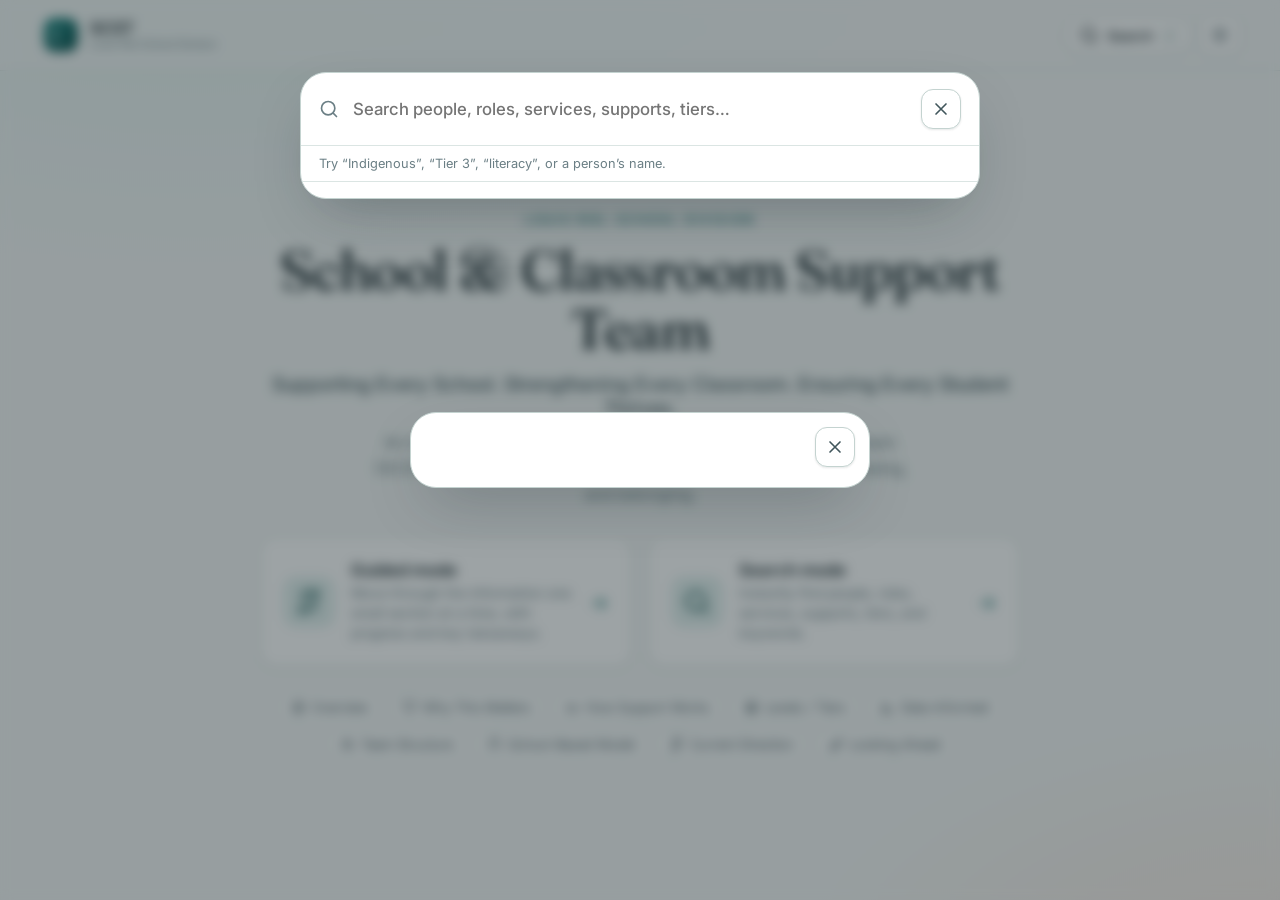
==== index.html @ ba314637 "Add files via upload" ====
<!DOCTYPE html>
<html lang="en" data-theme="light">
<head>
  <meta charset="UTF-8" />
  <meta name="viewport" content="width=device-width, initial-scale=1.0" />
  <meta
    name="description"
    content="Interactive knowledge guide for the Louis Riel School Division School and Classroom Support Team (SCST)."
  />
  <title>School &amp; Classroom Support Team — LRSD</title>
  <link rel="preconnect" href="https://fonts.googleapis.com" />
  <link rel="preconnect" href="https://fonts.gstatic.com" crossorigin />
  <link
    href="https://fonts.googleapis.com/css2?family=Fraunces:opsz,wght@9..144,400;9..144,500;9..144,600&family=Inter:wght@400;500;600;700&display=swap"
    rel="stylesheet"
  />
  <link rel="stylesheet" href="css/styles.css" />
</head>
<body>
  <!-- =========================================================================
       APP SHELL
       The app renders three "screens": #landing, #guided, #search-mode.
       A persistent top bar hosts brand, mode switch, dark-mode + search.
       Almost all content is injected by js/app.js from js/content.js.
       ====================================================================== -->
  <a class="skip-link" href="#main">Skip to content</a>

  <header class="topbar" role="banner">
    <button class="brand" id="brandHome" aria-label="Go to home screen">
      <span class="brand-mark" aria-hidden="true"></span>
      <span class="brand-text">
        <strong>SCST</strong>
        <small>Louis Riel School Division</small>
      </span>
    </button>

    <nav class="topbar-actions" aria-label="Primary">
      <button class="pill-btn" id="openSearchBtn" aria-haspopup="dialog">
        <svg class="ico" aria-hidden="true"><use href="#i-search"></use></svg>
        <span>Search</span>
        <kbd class="kbd">/</kbd>
      </button>
      <button
        class="icon-btn"
        id="themeToggle"
        aria-pressed="false"
        aria-label="Toggle dark mode"
        title="Toggle dark mode"
      >
        <svg class="ico" aria-hidden="true"><use href="#i-sun"></use></svg>
      </button>
    </nav>
  </header>

  <main id="main" class="stage" tabindex="-1">
    <!-- ---------------------------------------------------------------- LANDING -->
    <section id="landing" class="screen is-active" aria-label="Welcome">
      <div class="landing-inner">
        <p class="eyebrow" id="landingEyebrow"></p>
        <h1 class="landing-title" id="landingTitle"></h1>
        <p class="landing-tagline" id="landingTagline"></p>
        <p class="landing-intro" id="landingIntro"></p>

        <div class="path-cards">
          <button class="path-card" id="startGuided">
            <span class="path-icon" aria-hidden="true">
              <svg class="ico ico-lg"><use href="#i-route"></use></svg>
            </span>
            <span class="path-body">
              <span class="path-title">Guided mode</span>
              <span class="path-desc"
                >Move through the information one small section at a time, with
                progress and key takeaways.</span
              >
            </span>
            <span class="path-go" aria-hidden="true">→</span>
          </button>

          <button class="path-card" id="startSearch">
            <span class="path-icon" aria-hidden="true">
              <svg class="ico ico-lg"><use href="#i-search"></use></svg>
            </span>
            <span class="path-body">
              <span class="path-title">Search mode</span>
              <span class="path-desc"
                >Instantly find people, roles, services, supports, tiers, and
                keywords.</span
              >
            </span>
            <span class="path-go" aria-hidden="true">→</span>
          </button>
        </div>

        <ul class="landing-map" id="landingMap" aria-label="Jump to a section"></ul>
      </div>
    </section>

    <!-- ---------------------------------------------------------------- GUIDED -->
    <section id="guided" class="screen" aria-label="Guided learning">
      <div class="guided-frame">
        <div class="guided-head">
          <div class="progress" aria-hidden="true">
            <div class="progress-bar"><span id="progressFill"></span></div>
          </div>
          <p class="progress-label">
            <span id="stepNow">1</span> / <span id="stepTotal">9</span>
            <span class="progress-name" id="stepName"></span>
          </p>
          <div class="guided-tools">
            <button class="chip-btn" id="jumpToggle" aria-haspopup="true" aria-expanded="false">
              <svg class="ico" aria-hidden="true"><use href="#i-map"></use></svg>
              <span>Jump to section</span>
            </button>
          </div>
          <ul class="jump-menu" id="jumpMenu" role="menu" hidden></ul>
        </div>

        <div class="guided-content" id="guidedContent" aria-live="polite"></div>

        <div class="guided-nav">
          <button class="nav-btn ghost" id="homeBtn">
            <svg class="ico" aria-hidden="true"><use href="#i-home"></use></svg>
            <span>Home</span>
          </button>
          <div class="nav-spacer"></div>
          <button class="nav-btn" id="backBtn">
            <svg class="ico" aria-hidden="true"><use href="#i-back"></use></svg>
            <span>Back</span>
          </button>
          <button class="nav-btn primary" id="nextBtn">
            <span id="nextLabel">Next</span>
            <svg class="ico" aria-hidden="true"><use href="#i-next"></use></svg>
          </button>
        </div>
      </div>
    </section>
  </main>

  <!-- ---------------------------------------------------------------- SEARCH OVERLAY -->
  <div
    id="searchOverlay"
    class="search-overlay"
    role="dialog"
    aria-modal="true"
    aria-label="Search"
    hidden
  >
    <div class="search-panel" role="document">
      <div class="search-inputwrap">
        <svg class="ico" aria-hidden="true"><use href="#i-search"></use></svg>
        <input
          type="search"
          id="searchInput"
          class="search-input"
          placeholder="Search people, roles, services, supports, tiers…"
          autocomplete="off"
          aria-label="Search content"
          aria-controls="searchResults"
        />
        <button class="icon-btn" id="searchClose" aria-label="Close search">
          <svg class="ico" aria-hidden="true"><use href="#i-close"></use></svg>
        </button>
      </div>
      <p class="search-hint" id="searchHint">
        Try “Indigenous”, “Tier 3”, “literacy”, or a person’s name.
      </p>
      <div class="search-results" id="searchResults" role="listbox" aria-label="Search results"></div>
    </div>
  </div>

  <!-- ---------------------------------------------------------------- PERSON MODAL -->
  <div id="personModal" class="modal" role="dialog" aria-modal="true" aria-labelledby="personName" hidden>
    <div class="modal-card" role="document">
      <button class="icon-btn modal-close" id="personClose" aria-label="Close">
        <svg class="ico" aria-hidden="true"><use href="#i-close"></use></svg>
      </button>
      <p class="modal-area" id="personArea"></p>
      <h3 class="modal-name" id="personName"></h3>
      <p class="modal-role" id="personRole"></p>
      <p class="modal-summary" id="personSummary"></p>
      <!-- HOOK: per-person contact link renders here when person.contactUrl is set -->
      <div class="modal-actions" id="personActions"></div>
    </div>
  </div>

  <div class="scrim" id="scrim" hidden></div>

  <!-- ---------------------------------------------------------------- SVG ICON SPRITE -->
  <svg width="0" height="0" style="position:absolute" aria-hidden="true" focusable="false">
    <defs>
      <symbol id="i-search" viewBox="0 0 24 24"><path fill="none" stroke="currentColor" stroke-width="2" stroke-linecap="round" d="M11 19a8 8 0 1 1 0-16 8 8 0 0 1 0 16Zm10 2-4.3-4.3"/></symbol>
      <symbol id="i-sun" viewBox="0 0 24 24"><g fill="none" stroke="currentColor" stroke-width="2" stroke-linecap="round"><circle cx="12" cy="12" r="4"/><path d="M12 2v2M12 20v2M2 12h2M20 12h2M5 5l1.5 1.5M17.5 17.5 19 19M19 5l-1.5 1.5M6.5 17.5 5 19"/></g></symbol>
      <symbol id="i-moon" viewBox="0 0 24 24"><path fill="none" stroke="currentColor" stroke-width="2" stroke-linecap="round" stroke-linejoin="round" d="M21 12.8A9 9 0 1 1 11.2 3a7 7 0 0 0 9.8 9.8Z"/></symbol>
      <symbol id="i-close" viewBox="0 0 24 24"><path fill="none" stroke="currentColor" stroke-width="2" stroke-linecap="round" d="M6 6l12 12M18 6 6 18"/></symbol>
      <symbol id="i-home" viewBox="0 0 24 24"><path fill="none" stroke="currentColor" stroke-width="2" stroke-linecap="round" stroke-linejoin="round" d="M4 11 12 4l8 7M6 10v9h12v-9"/></symbol>
      <symbol id="i-back" viewBox="0 0 24 24"><path fill="none" stroke="currentColor" stroke-width="2" stroke-linecap="round" stroke-linejoin="round" d="M15 5l-7 7 7 7"/></symbol>
      <symbol id="i-next" viewBox="0 0 24 24"><path fill="none" stroke="currentColor" stroke-width="2" stroke-linecap="round" stroke-linejoin="round" d="M9 5l7 7-7 7"/></symbol>
      <symbol id="i-map" viewBox="0 0 24 24"><path fill="none" stroke="currentColor" stroke-width="2" stroke-linecap="round" stroke-linejoin="round" d="M9 4 3 6v14l6-2 6 2 6-2V4l-6 2-6-2Zm0 0v14m6-12v14"/></symbol>
      <symbol id="i-route" viewBox="0 0 24 24"><g fill="none" stroke="currentColor" stroke-width="2" stroke-linecap="round" stroke-linejoin="round"><circle cx="6" cy="19" r="2"/><circle cx="18" cy="5" r="2"/><path d="M8 19h6a4 4 0 0 0 0-8H10a4 4 0 0 1 0-8h6"/></g></symbol>
      <symbol id="i-compass" viewBox="0 0 24 24"><g fill="none" stroke="currentColor" stroke-width="2" stroke-linejoin="round"><circle cx="12" cy="12" r="9"/><path d="m15.5 8.5-2 5-5 2 2-5 5-2Z"/></g></symbol>
      <symbol id="i-heart" viewBox="0 0 24 24"><path fill="none" stroke="currentColor" stroke-width="2" stroke-linecap="round" stroke-linejoin="round" d="M12 20s-7-4.4-9.3-8.5A4.7 4.7 0 0 1 12 6a4.7 4.7 0 0 1 9.3 5.5C19 15.6 12 20 12 20Z"/></symbol>
      <symbol id="i-handshake" viewBox="0 0 24 24"><path fill="none" stroke="currentColor" stroke-width="2" stroke-linecap="round" stroke-linejoin="round" d="m3 12 4-4 4 3 3-1 4 4M11 11l2 2m-2 4 2 2 2-2 2 2M3 12v4l3 3M21 14v-4"/></symbol>
      <symbol id="i-layers" viewBox="0 0 24 24"><path fill="none" stroke="currentColor" stroke-width="2" stroke-linecap="round" stroke-linejoin="round" d="m12 3 9 5-9 5-9-5 9-5Zm9 9-9 5-9-5m18 4-9 5-9-5"/></symbol>
      <symbol id="i-chart" viewBox="0 0 24 24"><path fill="none" stroke="currentColor" stroke-width="2" stroke-linecap="round" stroke-linejoin="round" d="M4 20V4m0 16h16M8 16v-4m4 4V8m4 8v-6"/></symbol>
      <symbol id="i-users" viewBox="0 0 24 24"><g fill="none" stroke="currentColor" stroke-width="2" stroke-linecap="round" stroke-linejoin="round"><circle cx="9" cy="8" r="3"/><path d="M3 20a6 6 0 0 1 12 0M16 5.5a3 3 0 0 1 0 5.9M17 14a6 6 0 0 1 4 6"/></g></symbol>
      <symbol id="i-building" viewBox="0 0 24 24"><path fill="none" stroke="currentColor" stroke-width="2" stroke-linecap="round" stroke-linejoin="round" d="M5 21V5l7-2 7 2v16M9 8h.01M9 12h.01M9 16h.01M15 8h.01M15 12h.01M15 16h.01"/></symbol>
      <symbol id="i-telescope" viewBox="0 0 24 24"><path fill="none" stroke="currentColor" stroke-width="2" stroke-linecap="round" stroke-linejoin="round" d="m3 14 12-6 3 5-12 6-3-5Zm12-6 3-4 4 2-3 5M9 17l-2 4m6-6-1 6"/></symbol>
      <symbol id="i-star" viewBox="0 0 24 24"><path fill="none" stroke="currentColor" stroke-width="2" stroke-linejoin="round" d="m12 3 2.6 5.3 5.9.9-4.2 4.1 1 5.8L12 16.9 6.7 19.9l1-5.8L3.5 9.9l5.9-.9L12 3Z"/></symbol>
      <symbol id="i-book" viewBox="0 0 24 24"><path fill="none" stroke="currentColor" stroke-width="2" stroke-linecap="round" stroke-linejoin="round" d="M4 5a2 2 0 0 1 2-2h6v16H6a2 2 0 0 0-2 2V5Zm16 0a2 2 0 0 0-2-2h-6v16h6a2 2 0 0 1 2 2V5Z"/></symbol>
      <symbol id="i-shield" viewBox="0 0 24 24"><path fill="none" stroke="currentColor" stroke-width="2" stroke-linecap="round" stroke-linejoin="round" d="M12 3 5 6v5c0 4.5 3 8 7 10 4-2 7-5.5 7-10V6l-7-3Zm-2 8 1.6 1.6L15 9"/></symbol>
      <symbol id="i-feather" viewBox="0 0 24 24"><path fill="none" stroke="currentColor" stroke-width="2" stroke-linecap="round" stroke-linejoin="round" d="M20 4A8 8 0 0 0 8 5L4 9v11M20 4c1 6-2 11-8 12l-4 .5M20 4 9 15m5-5H9"/></symbol>
      <symbol id="i-pulse" viewBox="0 0 24 24"><path fill="none" stroke="currentColor" stroke-width="2" stroke-linecap="round" stroke-linejoin="round" d="M3 12h4l2-6 4 12 2-6h6"/></symbol>
      <symbol id="i-sparkles" viewBox="0 0 24 24"><path fill="none" stroke="currentColor" stroke-width="2" stroke-linecap="round" stroke-linejoin="round" d="M12 3v6m0 6v6m-9-9h6m6 0h6M6 6l3 3m6 6 3 3m0-12-3 3m-6 6-3 3"/></symbol>
    </defs>
  </svg>

  <script src="js/content.js"></script>
  <script src="js/app.js"></script>
</body>
</html>
---- css/styles.css ----
/* =============================================================================
 * SCST — Interactive Knowledge Experience
 * Design goals: modern, sleek, calm, low-scroll, accessible.
 * Tokens live in :root (light) and [data-theme="dark"] (dark mode).
 * ========================================================================== */

:root {
  /* Palette — calm, education-appropriate teal/ink with warm accent */
  --ink: #17252a;
  --ink-soft: #41565c;
  --ink-faint: #6b7f85;
  --bg: #f4f7f6;
  --bg-2: #e9efee;
  --surface: #ffffff;
  --surface-2: #f7faf9;
  --border: #dbe5e3;
  --border-strong: #c4d3d0;

  --brand: #0f6e6a;
  --brand-2: #12857f;
  --brand-ink: #0a4d4a;
  --brand-tint: #e3f1ef;
  --accent: #c9663a;
  --accent-tint: #f7e9e1;

  --tier1: #2f7d6f;
  --tier2: #b7791f;
  --tier3: #b4512f;

  --focus: #1a936f;
  --shadow-sm: 0 1px 2px rgba(23, 37, 42, 0.06), 0 1px 3px rgba(23, 37, 42, 0.05);
  --shadow-md: 0 6px 20px -8px rgba(23, 37, 42, 0.18);
  --shadow-lg: 0 24px 60px -20px rgba(23, 37, 42, 0.35);

  --radius: 16px;
  --radius-sm: 10px;
  --radius-lg: 26px;
  --maxw: 1080px;

  --ease: cubic-bezier(0.22, 0.61, 0.36, 1);
  --dur: 0.42s;

  --font-sans: "Inter", system-ui, -apple-system, "Segoe UI", Roboto, sans-serif;
  --font-serif: "Fraunces", Georgia, "Times New Roman", serif;
}

[data-theme="dark"] {
  --ink: #eaf2f0;
  --ink-soft: #b7c8c5;
  --ink-faint: #8ba09c;
  --bg: #0d1614;
  --bg-2: #0a1210;
  --surface: #14201e;
  --surface-2: #1a2725;
  --border: #26332f;
  --border-strong: #33443f;

  --brand: #4fd1c5;
  --brand-2: #38b2ac;
  --brand-ink: #9beee6;
  --brand-tint: #133430;
  --accent: #e79a6f;
  --accent-tint: #33221a;

  --tier1: #5bc9b3;
  --tier2: #e0b968;
  --tier3: #e79370;

  --focus: #6ee7c7;
  --shadow-md: 0 6px 22px -8px rgba(0, 0, 0, 0.6);
  --shadow-lg: 0 28px 70px -20px rgba(0, 0, 0, 0.75);
}

* { box-sizing: border-box; }

html, body { height: 100%; }

body {
  margin: 0;
  font-family: var(--font-sans);
  color: var(--ink);
  background:
    radial-gradient(1200px 600px at 15% -10%, var(--brand-tint), transparent 60%),
    radial-gradient(900px 500px at 100% 110%, var(--accent-tint), transparent 55%),
    var(--bg);
  min-height: 100dvh;
  display: flex;
  flex-direction: column;
  -webkit-font-smoothing: antialiased;
  transition: background-color var(--dur) var(--ease), color var(--dur) var(--ease);
}

/* Accessibility helpers ---------------------------------------------------- */
.skip-link {
  position: absolute;
  left: 12px;
  top: -60px;
  z-index: 100;
  background: var(--surface);
  color: var(--ink);
  padding: 10px 16px;
  border-radius: var(--radius-sm);
  box-shadow: var(--shadow-md);
  transition: top 0.2s var(--ease);
}
.skip-link:focus { top: 12px; }

:where(button, a, input, [tabindex]):focus-visible {
  outline: 3px solid var(--focus);
  outline-offset: 2px;
  border-radius: 8px;
}

.ico { width: 20px; height: 20px; display: inline-block; vertical-align: middle; }
.ico-lg { width: 28px; height: 28px; }
.kbd {
  font: 600 11px var(--font-sans);
  background: var(--surface-2);
  border: 1px solid var(--border);
  border-bottom-width: 2px;
  border-radius: 6px;
  padding: 1px 6px;
  color: var(--ink-faint);
}

/* Top bar ------------------------------------------------------------------ */
.topbar {
  position: sticky;
  top: 0;
  z-index: 30;
  display: flex;
  align-items: center;
  justify-content: space-between;
  gap: 16px;
  padding: 14px clamp(16px, 4vw, 40px);
  background: color-mix(in srgb, var(--bg) 78%, transparent);
  backdrop-filter: blur(14px) saturate(1.4);
  border-bottom: 1px solid var(--border);
}
.brand {
  display: inline-flex;
  align-items: center;
  gap: 12px;
  background: none;
  border: none;
  cursor: pointer;
  padding: 4px;
  color: inherit;
}
.brand-mark {
  width: 34px;
  height: 34px;
  border-radius: 11px;
  background: linear-gradient(140deg, var(--brand-2), var(--brand-ink));
  box-shadow: inset 0 0 0 1px rgba(255,255,255,0.12), var(--shadow-sm);
  position: relative;
  flex: none;
}
.brand-mark::after {
  content: "";
  position: absolute;
  inset: 9px;
  border-radius: 5px;
  border: 2px solid rgba(255,255,255,0.85);
  border-right-color: transparent;
  border-bottom-color: transparent;
  transform: rotate(-45deg);
}
.brand-text { display: flex; flex-direction: column; line-height: 1.1; text-align: left; }
.brand-text strong { font-size: 16px; letter-spacing: 0.02em; }
.brand-text small { font-size: 11px; color: var(--ink-faint); }

.topbar-actions { display: flex; align-items: center; gap: 8px; }

.pill-btn, .icon-btn, .chip-btn, .nav-btn {
  font-family: inherit;
  cursor: pointer;
  border: 1px solid var(--border-strong);
  background: var(--surface);
  color: var(--ink);
  transition: transform 0.15s var(--ease), background-color 0.2s var(--ease),
    border-color 0.2s var(--ease), box-shadow 0.2s var(--ease);
}
.pill-btn {
  display: inline-flex;
  align-items: center;
  gap: 8px;
  padding: 8px 12px;
  border-radius: 999px;
  font-size: 14px;
  font-weight: 500;
  box-shadow: var(--shadow-sm);
}
.pill-btn:hover { transform: translateY(-1px); border-color: var(--brand); color: var(--brand-ink); }
.icon-btn {
  display: inline-grid;
  place-items: center;
  width: 40px;
  height: 40px;
  border-radius: 12px;
  color: var(--ink-soft);
  box-shadow: var(--shadow-sm);
}
.icon-btn:hover { transform: translateY(-1px); color: var(--brand-ink); border-color: var(--brand); }

/* Stage & screens ---------------------------------------------------------- */
.stage {
  flex: 1;
  display: grid;
  place-items: center;
  padding: clamp(18px, 4vw, 44px);
  width: 100%;
  max-width: var(--maxw);
  margin: 0 auto;
  position: relative;
}
.screen { display: none; width: 100%; }
.screen.is-active { display: block; animation: screenIn var(--dur) var(--ease); }

@keyframes screenIn {
  from { opacity: 0; transform: translateY(10px) scale(0.995); }
  to   { opacity: 1; transform: none; }
}

/* Landing ------------------------------------------------------------------ */
.landing-inner { text-align: center; max-width: 760px; margin: 0 auto; }
.eyebrow {
  text-transform: uppercase;
  letter-spacing: 0.18em;
  font-size: 12px;
  font-weight: 600;
  color: var(--brand);
  margin: 0 0 14px;
}
.landing-title {
  font-family: var(--font-serif);
  font-weight: 500;
  font-size: clamp(2.1rem, 5.5vw, 3.5rem);
  line-height: 1.05;
  letter-spacing: -0.01em;
  margin: 0 0 14px;
}
.landing-tagline {
  font-size: clamp(1rem, 2.3vw, 1.2rem);
  color: var(--ink-soft);
  font-weight: 500;
  margin: 0 0 10px;
}
.landing-intro { color: var(--ink-faint); max-width: 560px; margin: 0 auto 30px; line-height: 1.6; }

.path-cards {
  display: grid;
  grid-template-columns: 1fr 1fr;
  gap: 16px;
  margin-bottom: 26px;
}
.path-card {
  display: flex;
  align-items: center;
  gap: 16px;
  text-align: left;
  padding: 22px;
  border-radius: var(--radius);
  border: 1px solid var(--border);
  background: var(--surface);
  box-shadow: var(--shadow-sm);
  cursor: pointer;
  color: inherit;
  font-family: inherit;
  transition: transform 0.2s var(--ease), box-shadow 0.25s var(--ease), border-color 0.2s var(--ease);
}
.path-card:hover {
  transform: translateY(-3px);
  box-shadow: var(--shadow-md);
  border-color: var(--brand);
}
.path-icon {
  flex: none;
  width: 52px;
  height: 52px;
  border-radius: 14px;
  display: grid;
  place-items: center;
  background: var(--brand-tint);
  color: var(--brand-ink);
}
.path-body { display: flex; flex-direction: column; gap: 4px; }
.path-title { font-weight: 600; font-size: 1.05rem; }
.path-desc { font-size: 0.86rem; color: var(--ink-faint); line-height: 1.45; }
.path-go { margin-left: auto; font-size: 1.3rem; color: var(--brand); transition: transform 0.2s var(--ease); }
.path-card:hover .path-go { transform: translateX(4px); }

.landing-map {
  list-style: none;
  padding: 0;
  margin: 0;
  display: flex;
  flex-wrap: wrap;
  gap: 8px;
  justify-content: center;
}
.landing-map button {
  font-family: inherit;
  font-size: 0.8rem;
  color: var(--ink-soft);
  background: color-mix(in srgb, var(--surface) 70%, transparent);
  border: 1px solid var(--border);
  border-radius: 999px;
  padding: 6px 12px;
  cursor: pointer;
  transition: all 0.18s var(--ease);
  display: inline-flex;
  align-items: center;
  gap: 6px;
}
.landing-map button:hover { color: var(--brand-ink); border-color: var(--brand); transform: translateY(-1px); }
.landing-map .ico { width: 15px; height: 15px; }

/* Guided ------------------------------------------------------------------- */
.guided-frame {
  background: var(--surface);
  border: 1px solid var(--border);
  border-radius: var(--radius-lg);
  box-shadow: var(--shadow-md);
  overflow: hidden;
  display: flex;
  flex-direction: column;
  min-height: min(72vh, 640px);
}
.guided-head {
  padding: 18px clamp(18px, 3vw, 30px) 12px;
  border-bottom: 1px solid var(--border);
  position: relative;
}
.progress { margin-bottom: 10px; }
.progress-bar {
  height: 6px;
  border-radius: 999px;
  background: var(--bg-2);
  overflow: hidden;
}
.progress-bar span {
  display: block;
  height: 100%;
  width: 11%;
  border-radius: 999px;
  background: linear-gradient(90deg, var(--brand-2), var(--brand));
  transition: width 0.5s var(--ease);
}
.progress-label {
  font-size: 0.82rem;
  color: var(--ink-faint);
  margin: 0;
  display: flex;
  align-items: baseline;
  gap: 8px;
  font-variant-numeric: tabular-nums;
}
.progress-name { color: var(--brand-ink); font-weight: 600; font-size: 0.9rem; }

.guided-tools { position: absolute; top: 16px; right: clamp(18px, 3vw, 30px); }
.chip-btn {
  display: inline-flex;
  align-items: center;
  gap: 7px;
  padding: 7px 12px;
  border-radius: 999px;
  font-size: 0.82rem;
  font-weight: 500;
  box-shadow: var(--shadow-sm);
}
.chip-btn:hover { border-color: var(--brand); color: var(--brand-ink); }
.chip-btn .ico { width: 16px; height: 16px; }

.jump-menu {
  position: absolute;
  top: 54px;
  right: clamp(18px, 3vw, 30px);
  z-index: 20;
  list-style: none;
  margin: 0;
  padding: 8px;
  width: 260px;
  max-height: 340px;
  overflow-y: auto;
  background: var(--surface);
  border: 1px solid var(--border-strong);
  border-radius: var(--radius);
  box-shadow: var(--shadow-lg);
  animation: pop 0.18s var(--ease);
}
.jump-menu button {
  width: 100%;
  text-align: left;
  display: flex;
  align-items: center;
  gap: 10px;
  padding: 9px 10px;
  border: none;
  background: none;
  border-radius: 10px;
  font: inherit;
  font-size: 0.86rem;
  color: var(--ink-soft);
  cursor: pointer;
}
.jump-menu button:hover { background: var(--brand-tint); color: var(--brand-ink); }
.jump-menu button.is-current { background: var(--surface-2); color: var(--brand-ink); font-weight: 600; }
.jump-menu .num {
  flex: none;
  width: 22px; height: 22px;
  display: grid; place-items: center;
  border-radius: 7px;
  background: var(--bg-2);
  font-size: 0.72rem;
  font-weight: 600;
}

@keyframes pop { from { opacity: 0; transform: translateY(-6px) scale(0.98); } to { opacity: 1; transform: none; } }

.guided-content {
  padding: clamp(20px, 3.4vw, 40px);
  flex: 1;
  overflow-y: auto;
}
.step { animation: stepIn var(--dur) var(--ease); }
@keyframes stepIn {
  from { opacity: 0; transform: translateY(14px); }
  to { opacity: 1; transform: none; }
}

.step-eyebrow {
  display: inline-flex;
  align-items: center;
  gap: 8px;
  font-size: 0.75rem;
  text-transform: uppercase;
  letter-spacing: 0.14em;
  font-weight: 600;
  color: var(--brand);
  background: var(--brand-tint);
  padding: 5px 12px;
  border-radius: 999px;
  margin-bottom: 14px;
}
.step-eyebrow .ico { width: 15px; height: 15px; }
.step-title {
  font-family: var(--font-serif);
  font-weight: 500;
  font-size: clamp(1.5rem, 3.4vw, 2.1rem);
  line-height: 1.12;
  margin: 0 0 8px;
  letter-spacing: -0.01em;
}
.step-summary { color: var(--ink-soft); font-size: 1.02rem; line-height: 1.55; margin: 0 0 22px; max-width: 62ch; }

/* Content blocks */
.block { margin-bottom: 16px; }
.block-lead {
  font-size: 1.05rem;
  line-height: 1.6;
  color: var(--ink);
  border-left: 3px solid var(--brand);
  padding-left: 16px;
  max-width: 68ch;
}
.block-heading {
  font-size: 0.78rem;
  text-transform: uppercase;
  letter-spacing: 0.1em;
  font-weight: 700;
  color: var(--ink-faint);
  margin: 0 0 10px;
}
.chk-list { list-style: none; padding: 0; margin: 0; display: grid; gap: 8px; }
.chk-list li {
  position: relative;
  padding: 10px 14px 10px 40px;
  background: var(--surface-2);
  border: 1px solid var(--border);
  border-radius: 12px;
  line-height: 1.45;
  font-size: 0.94rem;
}
.chk-list li::before {
  content: "";
  position: absolute;
  left: 14px;
  top: 14px;
  width: 16px;
  height: 16px;
  border-radius: 50%;
  background: var(--brand-tint);
  box-shadow: inset 0 0 0 2px var(--brand);
}
.chk-list li::after {
  content: "";
  position: absolute;
  left: 19px; top: 18px;
  width: 6px; height: 3px;
  border-left: 2px solid var(--brand);
  border-bottom: 2px solid var(--brand);
  transform: rotate(-45deg);
}
.block-note {
  background: linear-gradient(180deg, var(--surface-2), var(--surface));
  border: 1px solid var(--border);
  border-radius: var(--radius);
  padding: 16px 18px;
  line-height: 1.55;
  font-size: 0.95rem;
  box-shadow: var(--shadow-sm);
}
.block-note .block-heading { margin-bottom: 6px; }

.mini-grid { display: grid; grid-template-columns: repeat(auto-fit, minmax(220px, 1fr)); gap: 14px; }
.mini-card {
  background: var(--surface-2);
  border: 1px solid var(--border);
  border-radius: var(--radius);
  padding: 18px;
}
.mini-card h4 { margin: 0 0 10px; font-size: 1.02rem; color: var(--brand-ink); }
.mini-card ul { margin: 0; padding-left: 18px; display: grid; gap: 6px; }
.mini-card li { font-size: 0.9rem; line-height: 1.4; color: var(--ink-soft); }

/* Takeaway */
.takeaway {
  margin-top: 24px;
  display: flex;
  gap: 14px;
  align-items: flex-start;
  padding: 18px 20px;
  border-radius: var(--radius);
  background: linear-gradient(135deg, var(--brand-tint), color-mix(in srgb, var(--accent-tint) 60%, transparent));
  border: 1px solid color-mix(in srgb, var(--brand) 22%, transparent);
}
.takeaway .tk-badge {
  flex: none;
  font-size: 0.68rem;
  text-transform: uppercase;
  letter-spacing: 0.12em;
  font-weight: 700;
  color: var(--brand-ink);
  background: var(--surface);
  border-radius: 999px;
  padding: 6px 11px;
  box-shadow: var(--shadow-sm);
  margin-top: 2px;
}
.takeaway p { margin: 0; line-height: 1.5; font-weight: 500; font-size: 0.98rem; }

/* Guided nav */
.guided-nav {
  display: flex;
  align-items: center;
  gap: 10px;
  padding: 14px clamp(16px, 3vw, 26px);
  border-top: 1px solid var(--border);
  background: var(--surface-2);
}
.nav-spacer { flex: 1; }
.nav-btn {
  display: inline-flex;
  align-items: center;
  gap: 8px;
  padding: 11px 18px;
  border-radius: 12px;
  font-size: 0.92rem;
  font-weight: 600;
  box-shadow: var(--shadow-sm);
}
.nav-btn:hover:not(:disabled) { transform: translateY(-1px); border-color: var(--brand); }
.nav-btn.primary {
  background: linear-gradient(140deg, var(--brand-2), var(--brand-ink));
  color: #fff;
  border-color: transparent;
}
.nav-btn.primary:hover { box-shadow: var(--shadow-md); }
.nav-btn.ghost { background: transparent; border-color: transparent; color: var(--ink-faint); box-shadow: none; }
.nav-btn.ghost:hover { color: var(--brand-ink); background: var(--surface); }
.nav-btn:disabled { opacity: 0.4; cursor: not-allowed; }

/* Tier comparison ---------------------------------------------------------- */
.tier-grid {
  display: grid;
  grid-template-columns: repeat(3, 1fr);
  gap: 14px;
  margin-top: 4px;
}
.tier-card {
  border: 1px solid var(--border);
  border-top: 4px solid var(--tc, var(--brand));
  border-radius: var(--radius);
  background: var(--surface);
  padding: 18px;
  box-shadow: var(--shadow-sm);
  display: flex;
  flex-direction: column;
  transition: transform 0.2s var(--ease), box-shadow 0.25s var(--ease);
}
.tier-card:hover { transform: translateY(-3px); box-shadow: var(--shadow-md); }
.tier-card[data-tier="tier1"] { --tc: var(--tier1); }
.tier-card[data-tier="tier2"] { --tc: var(--tier2); }
.tier-card[data-tier="tier3"] { --tc: var(--tier3); }
.tier-top { display: flex; align-items: baseline; justify-content: space-between; gap: 8px; }
.tier-level { font-weight: 700; color: var(--tc); font-size: 0.82rem; letter-spacing: 0.06em; text-transform: uppercase; }
.tier-reach {
  font-size: 0.7rem;
  color: var(--ink-faint);
  background: var(--surface-2);
  border: 1px solid var(--border);
  border-radius: 999px;
  padding: 3px 9px;
}
.tier-name { font-family: var(--font-serif); font-weight: 500; font-size: 1.2rem; margin: 6px 0 8px; }
.tier-summary { font-size: 0.86rem; color: var(--ink-soft); line-height: 1.45; margin: 0 0 12px; }
.tier-items { list-style: none; padding: 0; margin: 0 0 14px; display: grid; gap: 7px; }
.tier-items li { font-size: 0.83rem; line-height: 1.4; padding-left: 18px; position: relative; color: var(--ink-soft); }
.tier-items li::before {
  content: ""; position: absolute; left: 2px; top: 7px;
  width: 7px; height: 7px; border-radius: 50%; background: var(--tc);
}
.tier-goal {
  margin-top: auto;
  font-size: 0.82rem;
  line-height: 1.45;
  padding: 10px 12px;
  border-radius: 10px;
  background: color-mix(in srgb, var(--tc) 10%, var(--surface));
  border: 1px solid color-mix(in srgb, var(--tc) 24%, transparent);
}
.tier-goal strong { color: var(--tc); }

/* Team --------------------------------------------------------------------- */
.team-wrap { margin-top: 6px; }
.filter-bar {
  display: flex;
  flex-wrap: wrap;
  gap: 8px;
  margin-bottom: 18px;
}
.filter-chip {
  font-family: inherit;
  font-size: 0.82rem;
  font-weight: 500;
  padding: 7px 14px;
  border-radius: 999px;
  border: 1px solid var(--border-strong);
  background: var(--surface);
  color: var(--ink-soft);
  cursor: pointer;
  transition: all 0.16s var(--ease);
}
.filter-chip:hover { border-color: var(--brand); color: var(--brand-ink); }
.filter-chip[aria-pressed="true"] {
  background: linear-gradient(140deg, var(--brand-2), var(--brand-ink));
  color: #fff;
  border-color: transparent;
}

.area-list { display: grid; gap: 12px; }
.area {
  border: 1px solid var(--border);
  border-radius: var(--radius);
  background: var(--surface);
  overflow: hidden;
  box-shadow: var(--shadow-sm);
}
.area-header {
  width: 100%;
  display: flex;
  align-items: center;
  gap: 14px;
  padding: 16px 18px;
  background: none;
  border: none;
  cursor: pointer;
  font: inherit;
  color: inherit;
  text-align: left;
}
.area-header:hover { background: var(--surface-2); }
.area-ico {
  flex: none;
  width: 42px; height: 42px;
  border-radius: 12px;
  display: grid; place-items: center;
  background: var(--brand-tint);
  color: var(--brand-ink);
}
.area-meta { flex: 1; min-width: 0; }
.area-title { font-weight: 600; font-size: 1.02rem; }
.area-purpose {
  font-size: 0.84rem;
  color: var(--ink-faint);
  line-height: 1.4;
  margin-top: 2px;
  display: -webkit-box;
  -webkit-line-clamp: 1;
  -webkit-box-orient: vertical;
  overflow: hidden;
}
.area-count {
  flex: none;
  font-size: 0.74rem;
  color: var(--ink-faint);
  background: var(--surface-2);
  border: 1px solid var(--border);
  border-radius: 999px;
  padding: 3px 10px;
}
.area-caret { flex: none; color: var(--ink-faint); transition: transform 0.28s var(--ease); }
.area[aria-expanded="true"] .area-caret { transform: rotate(90deg); }

.area-panel {
  display: grid;
  grid-template-rows: 0fr;
  transition: grid-template-rows 0.34s var(--ease);
}
.area[aria-expanded="true"] .area-panel { grid-template-rows: 1fr; }
.area-panel-inner { overflow: hidden; }
.area-body { padding: 4px 18px 20px; }
.area-purpose-full { font-size: 0.9rem; color: var(--ink-soft); line-height: 1.5; margin: 0 0 14px; }
.keywork {
  display: flex;
  flex-wrap: wrap;
  gap: 6px;
  margin-bottom: 16px;
}
.keywork span {
  font-size: 0.76rem;
  color: var(--brand-ink);
  background: var(--brand-tint);
  border-radius: 999px;
  padding: 4px 10px;
}
.area-note {
  font-size: 0.85rem;
  line-height: 1.45;
  color: var(--ink-soft);
  background: var(--surface-2);
  border: 1px dashed var(--border-strong);
  border-radius: 12px;
  padding: 12px 14px;
  margin-bottom: 16px;
}

.people-grid {
  display: grid;
  grid-template-columns: repeat(auto-fill, minmax(220px, 1fr));
  gap: 10px;
}
.person-card {
  text-align: left;
  border: 1px solid var(--border);
  border-radius: 14px;
  background: var(--surface-2);
  padding: 14px;
  cursor: pointer;
  font: inherit;
  color: inherit;
  display: flex;
  gap: 12px;
  align-items: center;
  transition: transform 0.16s var(--ease), border-color 0.16s var(--ease), box-shadow 0.2s var(--ease);
}
.person-card:hover { transform: translateY(-2px); border-color: var(--brand); box-shadow: var(--shadow-sm); }
.avatar {
  flex: none;
  width: 40px; height: 40px;
  border-radius: 50%;
  display: grid; place-items: center;
  font-weight: 600;
  font-size: 0.9rem;
  color: #fff;
  background: linear-gradient(140deg, var(--brand-2), var(--brand-ink));
}
.person-meta { min-width: 0; }
.person-name { font-weight: 600; font-size: 0.92rem; }
.person-role {
  font-size: 0.78rem;
  color: var(--ink-faint);
  line-height: 1.3;
  margin-top: 2px;
  display: -webkit-box;
  -webkit-line-clamp: 2;
  -webkit-box-orient: vertical;
  overflow: hidden;
}

/* Search overlay ----------------------------------------------------------- */
.search-overlay {
  position: fixed;
  inset: 0;
  z-index: 60;
  display: grid;
  align-items: start;
  justify-items: center;
  padding: clamp(16px, 8vh, 90px) 16px 16px;
  background: color-mix(in srgb, var(--ink) 42%, transparent);
  backdrop-filter: blur(6px);
  animation: fade 0.2s var(--ease);
}
@keyframes fade { from { opacity: 0; } to { opacity: 1; } }
.search-panel {
  width: min(680px, 100%);
  background: var(--surface);
  border: 1px solid var(--border-strong);
  border-radius: var(--radius-lg);
  box-shadow: var(--shadow-lg);
  overflow: hidden;
  animation: pop 0.24s var(--ease);
  max-height: 82vh;
  display: flex;
  flex-direction: column;
}
.search-inputwrap {
  display: flex;
  align-items: center;
  gap: 12px;
  padding: 16px 18px;
  border-bottom: 1px solid var(--border);
  color: var(--ink-faint);
}
.search-input {
  flex: 1;
  border: none;
  background: none;
  font: 500 1.05rem var(--font-sans);
  color: var(--ink);
  outline: none;
}
.search-hint { margin: 0; padding: 10px 18px; font-size: 0.8rem; color: var(--ink-faint); border-bottom: 1px solid var(--border); }
.search-results { overflow-y: auto; padding: 8px; }
.result-group-label {
  font-size: 0.7rem;
  text-transform: uppercase;
  letter-spacing: 0.12em;
  font-weight: 700;
  color: var(--ink-faint);
  padding: 12px 12px 6px;
}
.result {
  width: 100%;
  text-align: left;
  display: flex;
  align-items: center;
  gap: 12px;
  padding: 11px 12px;
  border: none;
  background: none;
  border-radius: 12px;
  cursor: pointer;
  font: inherit;
  color: inherit;
}
.result:hover, .result.is-active { background: var(--brand-tint); }
.result-ico {
  flex: none;
  width: 34px; height: 34px;
  border-radius: 10px;
  display: grid; place-items: center;
  background: var(--surface-2);
  color: var(--brand-ink);
  border: 1px solid var(--border);
}
.result-main { min-width: 0; flex: 1; }
.result-title { font-weight: 600; font-size: 0.92rem; }
.result-sub { font-size: 0.8rem; color: var(--ink-faint); line-height: 1.35; margin-top: 1px; display: -webkit-box; -webkit-line-clamp: 2; -webkit-box-orient: vertical; overflow: hidden; }
.result-kind { flex: none; font-size: 0.68rem; color: var(--ink-faint); text-transform: uppercase; letter-spacing: 0.08em; }
.result mark { background: color-mix(in srgb, var(--accent) 32%, transparent); color: inherit; border-radius: 3px; padding: 0 2px; }
.search-empty { padding: 30px 18px; text-align: center; color: var(--ink-faint); font-size: 0.92rem; }

/* Person modal ------------------------------------------------------------- */
.modal {
  position: fixed;
  inset: 0;
  z-index: 70;
  display: grid;
  place-items: center;
  padding: 20px;
  animation: fade 0.2s var(--ease);
}
.modal-card {
  position: relative;
  width: min(460px, 100%);
  background: var(--surface);
  border: 1px solid var(--border-strong);
  border-radius: var(--radius-lg);
  box-shadow: var(--shadow-lg);
  padding: 28px;
  animation: pop 0.24s var(--ease);
}
.modal-close { position: absolute; top: 14px; right: 14px; }
.modal-area {
  font-size: 0.72rem;
  text-transform: uppercase;
  letter-spacing: 0.12em;
  font-weight: 700;
  color: var(--brand);
  margin: 0 0 12px;
}
.modal-name { font-family: var(--font-serif); font-weight: 500; font-size: 1.7rem; margin: 0 0 4px; }
.modal-role { color: var(--ink-soft); font-weight: 500; margin: 0 0 16px; }
.modal-summary { color: var(--ink-soft); line-height: 1.6; margin: 0; }
.modal-actions { margin-top: 18px; display: flex; gap: 10px; }
.modal-actions a {
  font-size: 0.85rem;
  font-weight: 600;
  color: var(--brand-ink);
  text-decoration: none;
  border: 1px solid var(--border-strong);
  border-radius: 10px;
  padding: 8px 14px;
}

.scrim {
  position: fixed;
  inset: 0;
  z-index: 65;
  background: color-mix(in srgb, var(--ink) 46%, transparent);
  backdrop-filter: blur(4px);
  animation: fade 0.2s var(--ease);
}

/* Responsive --------------------------------------------------------------- */
@media (max-width: 720px) {
  .path-cards { grid-template-columns: 1fr; }
  .tier-grid { grid-template-columns: 1fr; }
  .guided-tools { position: static; margin-top: 10px; }
  .jump-menu { left: clamp(12px, 3vw, 30px); right: clamp(12px, 3vw, 30px); width: auto; }
  .brand-text small { display: none; }
  .pill-btn span:not(.kbd) { display: none; }
  .pill-btn .kbd { display: none; }
  .guided-frame { min-height: min(78vh, 600px); }
}

@media (max-width: 460px) {
  .nav-btn span { font-size: 0.86rem; }
  .people-grid { grid-template-columns: 1fr; }
}

/* Reduced motion ----------------------------------------------------------- */
@media (prefers-reduced-motion: reduce) {
  *, *::before, *::after {
    animation-duration: 0.001ms !important;
    transition-duration: 0.001ms !important;
  }
}
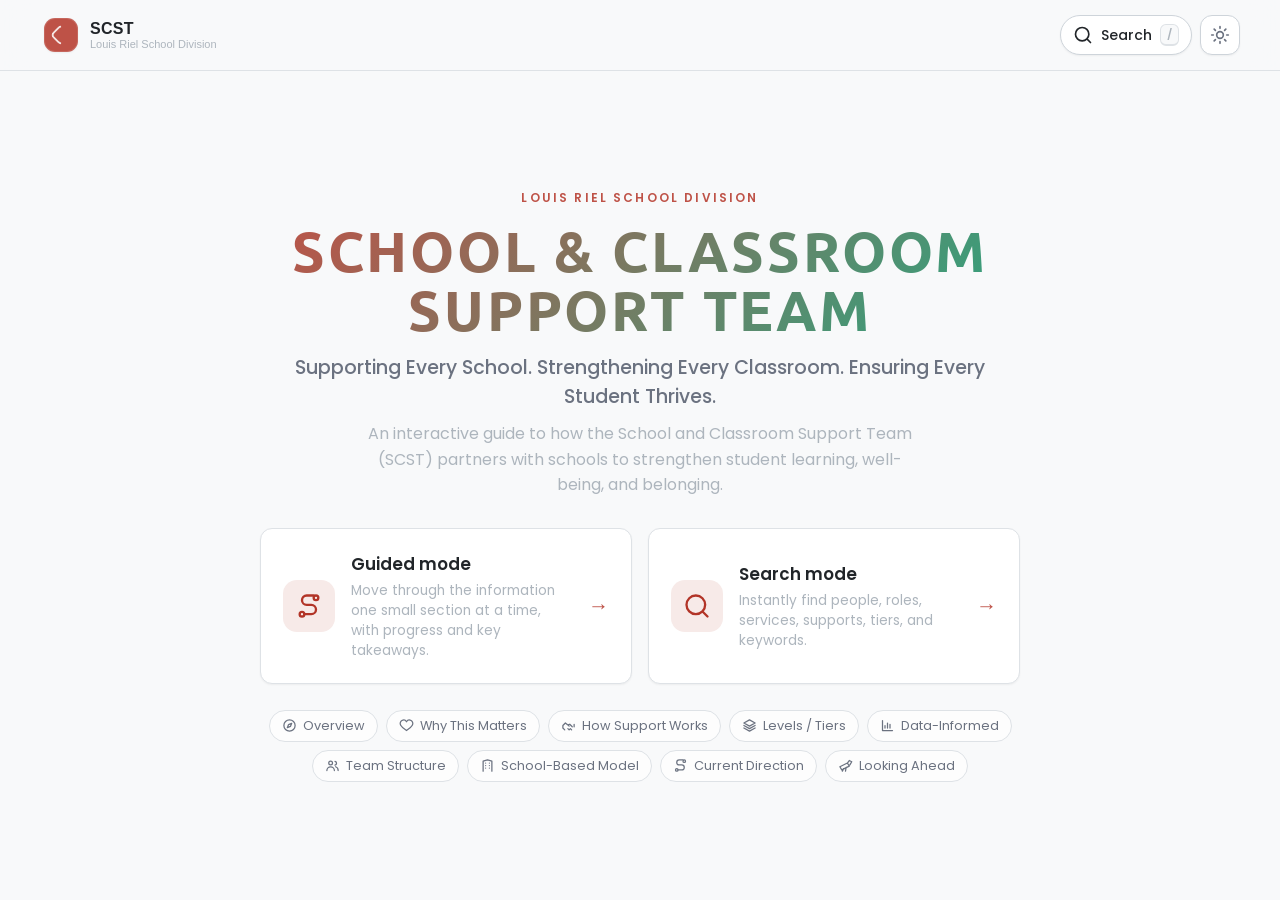
==== commit 33fb3e99: "Restyle SCST UI to match school-dashboard design language Co-authored-by: CommsLRSD <233796071+Comms" ====
--- a/index.html
+++ b/index.html
@@ -11,7 +11,7 @@
   <link rel="preconnect" href="https://fonts.googleapis.com" />
   <link rel="preconnect" href="https://fonts.gstatic.com" crossorigin />
   <link
-    href="https://fonts.googleapis.com/css2?family=Fraunces:opsz,wght@9..144,400;9..144,500;9..144,600&family=Inter:wght@400;500;600;700&display=swap"
+    href="https://fonts.googleapis.com/css2?family=Poppins:wght@400;500;600&family=Ubuntu:wght@700&display=swap"
     rel="stylesheet"
   />
   <link rel="stylesheet" href="css/styles.css" />
--- a/css/styles.css
+++ b/css/styles.css
@@ -1,77 +1,80 @@
 /* =============================================================================
  * SCST — Interactive Knowledge Experience
- * Design goals: modern, sleek, calm, low-scroll, accessible.
+ * Visual language mirrors the CommsLRSD/school-dashboard design system:
+ * Poppins/Ubuntu type, LRSD red + green accents, light neutral surfaces,
+ * soft layered shadows and 10–12px radii.
  * Tokens live in :root (light) and [data-theme="dark"] (dark mode).
  * ========================================================================== */
 
 :root {
-  /* Palette — calm, education-appropriate teal/ink with warm accent */
-  --ink: #17252a;
-  --ink-soft: #41565c;
-  --ink-faint: #6b7f85;
-  --bg: #f4f7f6;
-  --bg-2: #e9efee;
+  /* Palette — school-dashboard neutrals + LRSD red/green accents */
+  --ink: #212529;
+  --ink-soft: #6b7280;
+  --ink-faint: #adb5bd;
+  --bg: #f8f9fa;
+  --bg-2: #eef0f2;
   --surface: #ffffff;
-  --surface-2: #f7faf9;
-  --border: #dbe5e3;
-  --border-strong: #c4d3d0;
-
-  --brand: #0f6e6a;
-  --brand-2: #12857f;
-  --brand-ink: #0a4d4a;
-  --brand-tint: #e3f1ef;
-  --accent: #c9663a;
-  --accent-tint: #f7e9e1;
-
-  --tier1: #2f7d6f;
-  --tier2: #b7791f;
-  --tier3: #b4512f;
-
-  --focus: #1a936f;
-  --shadow-sm: 0 1px 2px rgba(23, 37, 42, 0.06), 0 1px 3px rgba(23, 37, 42, 0.05);
-  --shadow-md: 0 6px 20px -8px rgba(23, 37, 42, 0.18);
-  --shadow-lg: 0 24px 60px -20px rgba(23, 37, 42, 0.35);
-
-  --radius: 16px;
+  --surface-2: #f8f9fa;
+  --border: #dee2e6;
+  --border-strong: #ced4da;
+
+  --brand: #BE5247;
+  --brand-2: #BE5247;
+  --brand-ink: #B23427;
+  --brand-tint: #f7eae8;
+  --accent: #2BA680;
+  --accent-tint: #e6f5ef;
+
+  --tier1: #2BA680;
+  --tier2: #f59e0b;
+  --tier3: #BE5247;
+
+  --focus: #2BA680;
+  --shadow-sm: 0 1px 2px 0 rgba(0, 0, 0, 0.05);
+  --shadow-md: 0 4px 6px -1px rgba(0, 0, 0, 0.1), 0 2px 4px -1px rgba(0, 0, 0, 0.06);
+  --shadow-lg: 0 20px 25px -5px rgba(0, 0, 0, 0.1), 0 10px 10px -5px rgba(0, 0, 0, 0.04);
+
+  --radius: 12px;
   --radius-sm: 10px;
-  --radius-lg: 26px;
+  --radius-lg: 12px;
   --maxw: 1080px;
 
-  --ease: cubic-bezier(0.22, 0.61, 0.36, 1);
-  --dur: 0.42s;
-
-  --font-sans: "Inter", system-ui, -apple-system, "Segoe UI", Roboto, sans-serif;
-  --font-serif: "Fraunces", Georgia, "Times New Roman", serif;
+  --ease: cubic-bezier(0.4, 0, 0.2, 1);
+  --dur: 0.3s;
+
+  --font-sans: "Poppins", -apple-system, BlinkMacSystemFont, "Segoe UI", Roboto, sans-serif;
+  --font-serif: "Ubuntu", -apple-system, BlinkMacSystemFont, "Segoe UI", sans-serif;
 }
 
 [data-theme="dark"] {
-  --ink: #eaf2f0;
-  --ink-soft: #b7c8c5;
-  --ink-faint: #8ba09c;
-  --bg: #0d1614;
-  --bg-2: #0a1210;
-  --surface: #14201e;
-  --surface-2: #1a2725;
-  --border: #26332f;
-  --border-strong: #33443f;
-
-  --brand: #4fd1c5;
-  --brand-2: #38b2ac;
-  --brand-ink: #9beee6;
-  --brand-tint: #133430;
-  --accent: #e79a6f;
-  --accent-tint: #33221a;
-
-  --tier1: #5bc9b3;
-  --tier2: #e0b968;
-  --tier3: #e79370;
-
-  --focus: #6ee7c7;
-  --shadow-md: 0 6px 22px -8px rgba(0, 0, 0, 0.6);
-  --shadow-lg: 0 28px 70px -20px rgba(0, 0, 0, 0.75);
+  --ink: #f1f3f5;
+  --ink-soft: #c2c8ce;
+  --ink-faint: #98a1aa;
+  --bg: #16181b;
+  --bg-2: #1f2226;
+  --surface: #202327;
+  --surface-2: #26292e;
+  --border: #343a40;
+  --border-strong: #454b52;
+
+  --brand: #d8776b;
+  --brand-2: #d8776b;
+  --brand-ink: #eda093;
+  --brand-tint: #3a2422;
+  --accent: #45c79c;
+  --accent-tint: #1d3730;
+
+  --tier1: #45c79c;
+  --tier2: #f0b34a;
+  --tier3: #d8776b;
+
+  --focus: #45c79c;
+  --shadow-md: 0 4px 6px -1px rgba(0, 0, 0, 0.5), 0 2px 4px -1px rgba(0, 0, 0, 0.4);
+  --shadow-lg: 0 20px 25px -5px rgba(0, 0, 0, 0.6), 0 10px 10px -5px rgba(0, 0, 0, 0.4);
 }
 
 * { box-sizing: border-box; }
+[hidden] { display: none !important; }
 
 html, body { height: 100%; }
 
@@ -79,10 +82,7 @@
   margin: 0;
   font-family: var(--font-sans);
   color: var(--ink);
-  background:
-    radial-gradient(1200px 600px at 15% -10%, var(--brand-tint), transparent 60%),
-    radial-gradient(900px 500px at 100% 110%, var(--accent-tint), transparent 55%),
-    var(--bg);
+  background-color: var(--bg);
   min-height: 100dvh;
   display: flex;
   flex-direction: column;
@@ -151,7 +151,7 @@
   width: 34px;
   height: 34px;
   border-radius: 11px;
-  background: linear-gradient(140deg, var(--brand-2), var(--brand-ink));
+  background: var(--brand);
   box-shadow: inset 0 0 0 1px rgba(255,255,255,0.12), var(--shadow-sm);
   position: relative;
   flex: none;
@@ -234,11 +234,17 @@
 }
 .landing-title {
   font-family: var(--font-serif);
-  font-weight: 500;
+  font-weight: 700;
   font-size: clamp(2.1rem, 5.5vw, 3.5rem);
   line-height: 1.05;
-  letter-spacing: -0.01em;
+  letter-spacing: 0.05em;
+  text-transform: uppercase;
+  font-variant: small-caps;
   margin: 0 0 14px;
+  background: linear-gradient(135deg, var(--brand) 0%, var(--accent) 100%);
+  -webkit-background-clip: text;
+  -webkit-text-fill-color: transparent;
+  background-clip: text;
 }
 .landing-tagline {
   font-size: clamp(1rem, 2.3vw, 1.2rem);
@@ -344,7 +350,7 @@
   height: 100%;
   width: 11%;
   border-radius: 999px;
-  background: linear-gradient(90deg, var(--brand-2), var(--brand));
+  background: var(--accent);
   transition: width 0.5s var(--ease);
 }
 .progress-label {
@@ -446,7 +452,7 @@
 .step-eyebrow .ico { width: 15px; height: 15px; }
 .step-title {
   font-family: var(--font-serif);
-  font-weight: 500;
+  font-weight: 700;
   font-size: clamp(1.5rem, 3.4vw, 2.1rem);
   line-height: 1.12;
   margin: 0 0 8px;
@@ -490,20 +496,19 @@
   width: 16px;
   height: 16px;
   border-radius: 50%;
-  background: var(--brand-tint);
-  box-shadow: inset 0 0 0 2px var(--brand);
+  background: var(--brand);
 }
 .chk-list li::after {
   content: "";
   position: absolute;
   left: 19px; top: 18px;
   width: 6px; height: 3px;
-  border-left: 2px solid var(--brand);
-  border-bottom: 2px solid var(--brand);
+  border-left: 2px solid #fff;
+  border-bottom: 2px solid #fff;
   transform: rotate(-45deg);
 }
 .block-note {
-  background: linear-gradient(180deg, var(--surface-2), var(--surface));
+  background: var(--surface-2);
   border: 1px solid var(--border);
   border-radius: var(--radius);
   padding: 16px 18px;
@@ -532,7 +537,7 @@
   align-items: flex-start;
   padding: 18px 20px;
   border-radius: var(--radius);
-  background: linear-gradient(135deg, var(--brand-tint), color-mix(in srgb, var(--accent-tint) 60%, transparent));
+  background: var(--accent-tint);
   border: 1px solid color-mix(in srgb, var(--brand) 22%, transparent);
 }
 .takeaway .tk-badge {
@@ -572,7 +577,7 @@
 }
 .nav-btn:hover:not(:disabled) { transform: translateY(-1px); border-color: var(--brand); }
 .nav-btn.primary {
-  background: linear-gradient(140deg, var(--brand-2), var(--brand-ink));
+  background: var(--brand);
   color: #fff;
   border-color: transparent;
 }
@@ -587,6 +592,16 @@
   grid-template-columns: repeat(3, 1fr);
   gap: 14px;
   margin-top: 4px;
+}
+.tier-intro {
+  grid-column: 1 / -1;
+  background: var(--surface-2);
+  border: 1px solid var(--border);
+  border-radius: var(--radius);
+  padding: 16px 18px;
+  line-height: 1.55;
+  font-size: 0.95rem;
+  box-shadow: var(--shadow-sm);
 }
 .tier-card {
   border: 1px solid var(--border);
@@ -613,7 +628,7 @@
   border-radius: 999px;
   padding: 3px 9px;
 }
-.tier-name { font-family: var(--font-serif); font-weight: 500; font-size: 1.2rem; margin: 6px 0 8px; }
+.tier-name { font-family: var(--font-serif); font-weight: 700; font-size: 1.2rem; margin: 6px 0 8px; }
 .tier-summary { font-size: 0.86rem; color: var(--ink-soft); line-height: 1.45; margin: 0 0 12px; }
 .tier-items { list-style: none; padding: 0; margin: 0 0 14px; display: grid; gap: 7px; }
 .tier-items li { font-size: 0.83rem; line-height: 1.4; padding-left: 18px; position: relative; color: var(--ink-soft); }
@@ -634,6 +649,103 @@
 
 /* Team --------------------------------------------------------------------- */
 .team-wrap { margin-top: 6px; }
+.hierarchy-card {
+  margin-bottom: 20px;
+  padding: 20px;
+  border: 1px solid var(--border);
+  border-radius: var(--radius);
+  background: var(--surface);
+  box-shadow: var(--shadow-sm);
+}
+.hierarchy-head { margin-bottom: 16px; }
+.hierarchy-title {
+  margin: 0 0 6px;
+  font-family: var(--font-serif);
+  font-weight: 700;
+  font-size: 1.35rem;
+}
+.hierarchy-summary {
+  margin: 0;
+  color: var(--ink-soft);
+  line-height: 1.5;
+  font-size: 0.92rem;
+}
+.hierarchy-tree,
+.hierarchy-branch {
+  list-style: none;
+  margin: 0;
+  padding-left: 0;
+}
+.hierarchy-branch {
+  margin-top: 14px;
+  margin-left: 18px;
+  padding-left: 22px;
+  border-left: 2px solid var(--border);
+}
+.hierarchy-node {
+  position: relative;
+  margin-top: 14px;
+}
+.hierarchy-node:first-child { margin-top: 0; }
+.hierarchy-branch > .hierarchy-node::before {
+  content: "";
+  position: absolute;
+  left: -22px;
+  top: 24px;
+  width: 16px;
+  border-top: 2px solid var(--border);
+}
+.hierarchy-person {
+  display: flex;
+  align-items: center;
+  gap: 12px;
+  padding: 14px 16px;
+  border: 1px solid var(--border);
+  border-radius: 14px;
+  background: var(--surface);
+}
+.hierarchy-avatar {
+  width: 40px;
+  height: 40px;
+  border-radius: 50%;
+  display: grid;
+  place-items: center;
+  flex: none;
+  font-size: 0.88rem;
+  font-weight: 600;
+  color: #fff;
+  background: var(--brand);
+}
+.hierarchy-meta { min-width: 0; }
+.hierarchy-name {
+  margin: 0;
+  font-size: 0.98rem;
+  font-weight: 600;
+}
+.hierarchy-role {
+  margin: 3px 0 0;
+  color: var(--ink-faint);
+  font-size: 0.82rem;
+  line-height: 1.4;
+}
+.hierarchy-areas {
+  display: flex;
+  flex-wrap: wrap;
+  gap: 6px;
+  margin-top: 8px;
+  margin-left: 52px;
+}
+.hierarchy-area-chip {
+  display: inline-flex;
+  align-items: center;
+  min-height: 28px;
+  padding: 4px 10px;
+  border-radius: 999px;
+  background: var(--brand-tint);
+  color: var(--brand-ink);
+  font-size: 0.74rem;
+  font-weight: 600;
+}
 .filter-bar {
   display: flex;
   flex-wrap: wrap;
@@ -654,7 +766,7 @@
 }
 .filter-chip:hover { border-color: var(--brand); color: var(--brand-ink); }
 .filter-chip[aria-pressed="true"] {
-  background: linear-gradient(140deg, var(--brand-2), var(--brand-ink));
+  background: var(--brand);
   color: #fff;
   border-color: transparent;
 }
@@ -774,7 +886,7 @@
   font-weight: 600;
   font-size: 0.9rem;
   color: #fff;
-  background: linear-gradient(140deg, var(--brand-2), var(--brand-ink));
+  background: var(--brand);
 }
 .person-meta { min-width: 0; }
 .person-name { font-weight: 600; font-size: 0.92rem; }
@@ -901,7 +1013,7 @@
   color: var(--brand);
   margin: 0 0 12px;
 }
-.modal-name { font-family: var(--font-serif); font-weight: 500; font-size: 1.7rem; margin: 0 0 4px; }
+.modal-name { font-family: var(--font-serif); font-weight: 700; font-size: 1.7rem; margin: 0 0 4px; }
 .modal-role { color: var(--ink-soft); font-weight: 500; margin: 0 0 16px; }
 .modal-summary { color: var(--ink-soft); line-height: 1.6; margin: 0; }
 .modal-actions { margin-top: 18px; display: flex; gap: 10px; }
@@ -927,7 +1039,6 @@
 /* Responsive --------------------------------------------------------------- */
 @media (max-width: 720px) {
   .path-cards { grid-template-columns: 1fr; }
-  .tier-grid { grid-template-columns: 1fr; }
   .guided-tools { position: static; margin-top: 10px; }
   .jump-menu { left: clamp(12px, 3vw, 30px); right: clamp(12px, 3vw, 30px); width: auto; }
   .brand-text small { display: none; }
@@ -936,6 +1047,11 @@
   .guided-frame { min-height: min(78vh, 600px); }
 }
 
+/* Tier cards stay side-by-side until very narrow viewports */
+@media (max-width: 500px) {
+  .tier-grid { grid-template-columns: 1fr; }
+}
+
 @media (max-width: 460px) {
   .nav-btn span { font-size: 0.86rem; }
   .people-grid { grid-template-columns: 1fr; }
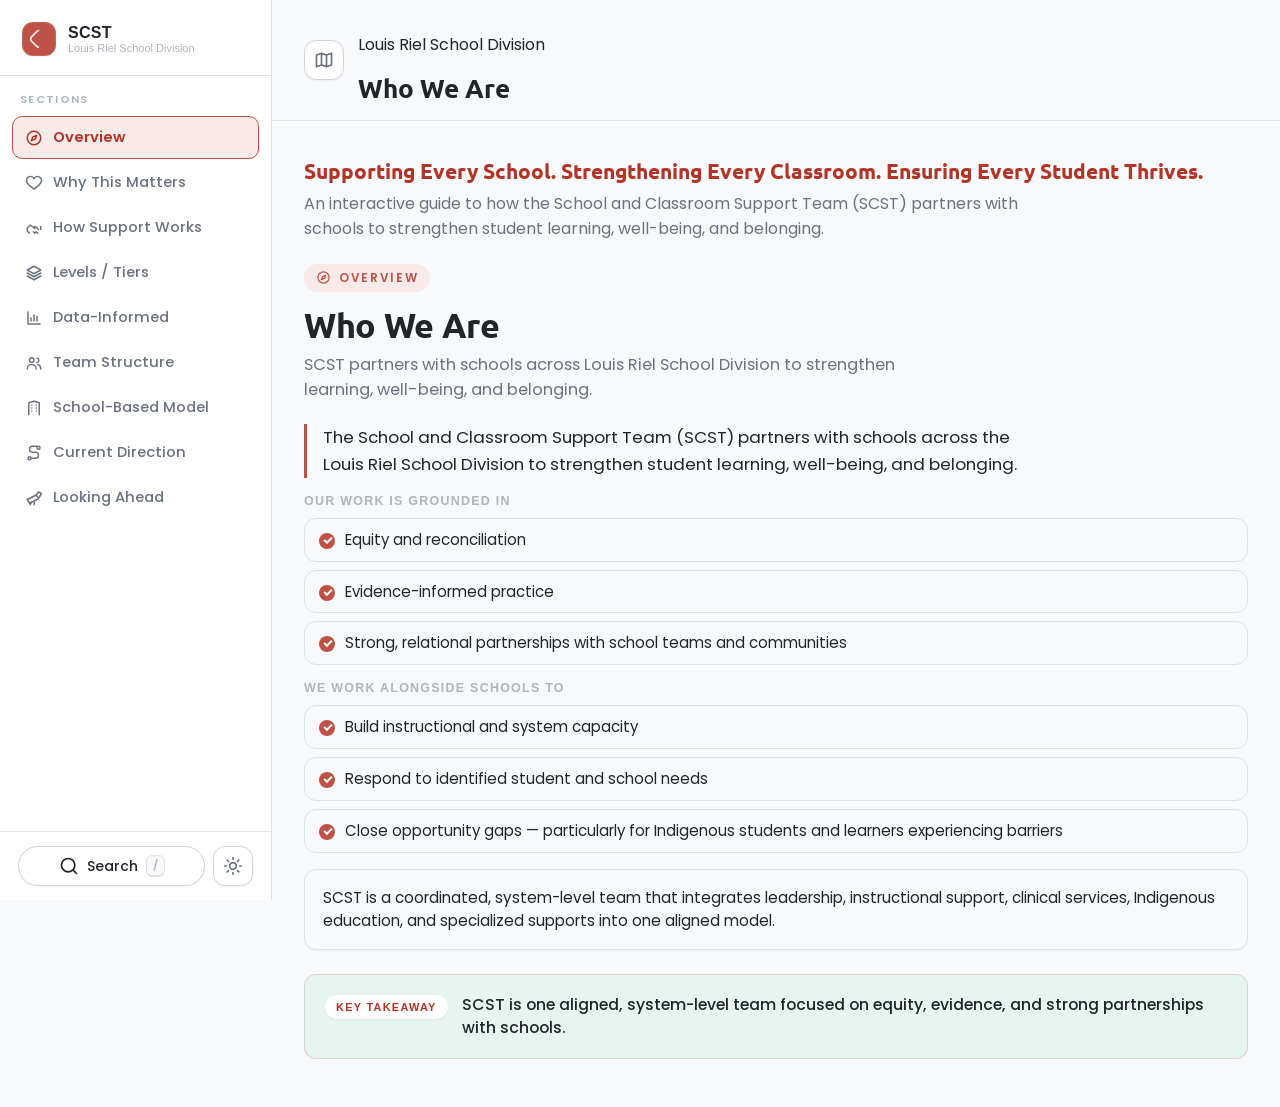
==== commit 9ebde25a: "Convert app to dashboard layout with sidebar menu Co-authored-by: CommsLRSD <233796071+CommsLRSD@use" ====
--- a/index.html
+++ b/index.html
@@ -18,123 +18,77 @@
 </head>
 <body>
   <!-- =========================================================================
-       APP SHELL
-       The app renders three "screens": #landing, #guided, #search-mode.
-       A persistent top bar hosts brand, mode switch, dark-mode + search.
-       Almost all content is injected by js/app.js from js/content.js.
+       APP SHELL — DASHBOARD LAYOUT
+       A persistent sidebar menu lists every content area; the main panel
+       renders the selected area. All content is available from this single
+       space (no guided/stepped flow). Content is injected by js/app.js from
+       js/content.js.
        ====================================================================== -->
   <a class="skip-link" href="#main">Skip to content</a>
 
-  <header class="topbar" role="banner">
-    <button class="brand" id="brandHome" aria-label="Go to home screen">
-      <span class="brand-mark" aria-hidden="true"></span>
-      <span class="brand-text">
-        <strong>SCST</strong>
-        <small>Louis Riel School Division</small>
-      </span>
-    </button>
+  <div class="dashboard-layout">
+    <aside class="sidebar" id="sidebar" aria-label="Dashboard navigation">
+      <div class="sidebar-header">
+        <button class="brand" id="brandHome" aria-label="Go to dashboard overview">
+          <span class="brand-mark" aria-hidden="true"></span>
+          <span class="brand-text">
+            <strong>SCST</strong>
+            <small id="brandDivision">Louis Riel School Division</small>
+          </span>
+        </button>
+      </div>
 
-    <nav class="topbar-actions" aria-label="Primary">
-      <button class="pill-btn" id="openSearchBtn" aria-haspopup="dialog">
-        <svg class="ico" aria-hidden="true"><use href="#i-search"></use></svg>
-        <span>Search</span>
-        <kbd class="kbd">/</kbd>
-      </button>
-      <button
-        class="icon-btn"
-        id="themeToggle"
-        aria-pressed="false"
-        aria-label="Toggle dark mode"
-        title="Toggle dark mode"
-      >
-        <svg class="ico" aria-hidden="true"><use href="#i-sun"></use></svg>
-      </button>
-    </nav>
-  </header>
+      <nav class="sidebar-nav" aria-label="Sections">
+        <p class="nav-group-label">Sections</p>
+        <ul class="nav-list" id="navList"></ul>
+      </nav>
 
-  <main id="main" class="stage" tabindex="-1">
-    <!-- ---------------------------------------------------------------- LANDING -->
-    <section id="landing" class="screen is-active" aria-label="Welcome">
-      <div class="landing-inner">
-        <p class="eyebrow" id="landingEyebrow"></p>
-        <h1 class="landing-title" id="landingTitle"></h1>
-        <p class="landing-tagline" id="landingTagline"></p>
-        <p class="landing-intro" id="landingIntro"></p>
+      <div class="sidebar-footer">
+        <button class="pill-btn" id="openSearchBtn" aria-haspopup="dialog">
+          <svg class="ico" aria-hidden="true"><use href="#i-search"></use></svg>
+          <span>Search</span>
+          <kbd class="kbd">/</kbd>
+        </button>
+        <button
+          class="icon-btn"
+          id="themeToggle"
+          aria-pressed="false"
+          aria-label="Toggle dark mode"
+          title="Toggle dark mode"
+        >
+          <svg class="ico" aria-hidden="true"><use href="#i-sun"></use></svg>
+        </button>
+      </div>
+    </aside>
 
-        <div class="path-cards">
-          <button class="path-card" id="startGuided">
-            <span class="path-icon" aria-hidden="true">
-              <svg class="ico ico-lg"><use href="#i-route"></use></svg>
-            </span>
-            <span class="path-body">
-              <span class="path-title">Guided mode</span>
-              <span class="path-desc"
-                >Move through the information one small section at a time, with
-                progress and key takeaways.</span
-              >
-            </span>
-            <span class="path-go" aria-hidden="true">→</span>
-          </button>
+    <div class="main-content">
+      <header class="main-header" role="banner">
+        <button
+          class="icon-btn sidebar-toggle-btn"
+          id="sidebarToggle"
+          aria-label="Toggle navigation menu"
+          aria-expanded="false"
+          aria-controls="sidebar"
+        >
+          <svg class="ico" aria-hidden="true"><use href="#i-map"></use></svg>
+        </button>
+        <div class="header-titles">
+          <p class="eyebrow" id="headerEyebrow"></p>
+          <h1 class="header-title" id="headerTitle"></h1>
+        </div>
+      </header>
 
-          <button class="path-card" id="startSearch">
-            <span class="path-icon" aria-hidden="true">
-              <svg class="ico ico-lg"><use href="#i-search"></use></svg>
-            </span>
-            <span class="path-body">
-              <span class="path-title">Search mode</span>
-              <span class="path-desc"
-                >Instantly find people, roles, services, supports, tiers, and
-                keywords.</span
-              >
-            </span>
-            <span class="path-go" aria-hidden="true">→</span>
-          </button>
-        </div>
+      <main id="main" class="content-body" tabindex="-1" aria-live="polite">
+        <section class="dashboard-hero" id="dashboardHero">
+          <p class="hero-tagline" id="heroTagline"></p>
+          <p class="hero-intro" id="heroIntro"></p>
+        </section>
+        <div id="panelHost"></div>
+      </main>
+    </div>
 
-        <ul class="landing-map" id="landingMap" aria-label="Jump to a section"></ul>
-      </div>
-    </section>
-
-    <!-- ---------------------------------------------------------------- GUIDED -->
-    <section id="guided" class="screen" aria-label="Guided learning">
-      <div class="guided-frame">
-        <div class="guided-head">
-          <div class="progress" aria-hidden="true">
-            <div class="progress-bar"><span id="progressFill"></span></div>
-          </div>
-          <p class="progress-label">
-            <span id="stepNow">1</span> / <span id="stepTotal">9</span>
-            <span class="progress-name" id="stepName"></span>
-          </p>
-          <div class="guided-tools">
-            <button class="chip-btn" id="jumpToggle" aria-haspopup="true" aria-expanded="false">
-              <svg class="ico" aria-hidden="true"><use href="#i-map"></use></svg>
-              <span>Jump to section</span>
-            </button>
-          </div>
-          <ul class="jump-menu" id="jumpMenu" role="menu" hidden></ul>
-        </div>
-
-        <div class="guided-content" id="guidedContent" aria-live="polite"></div>
-
-        <div class="guided-nav">
-          <button class="nav-btn ghost" id="homeBtn">
-            <svg class="ico" aria-hidden="true"><use href="#i-home"></use></svg>
-            <span>Home</span>
-          </button>
-          <div class="nav-spacer"></div>
-          <button class="nav-btn" id="backBtn">
-            <svg class="ico" aria-hidden="true"><use href="#i-back"></use></svg>
-            <span>Back</span>
-          </button>
-          <button class="nav-btn primary" id="nextBtn">
-            <span id="nextLabel">Next</span>
-            <svg class="ico" aria-hidden="true"><use href="#i-next"></use></svg>
-          </button>
-        </div>
-      </div>
-    </section>
-  </main>
+    <div class="sidebar-overlay" id="sidebarOverlay" hidden></div>
+  </div>
 
   <!-- ---------------------------------------------------------------- SEARCH OVERLAY -->
   <div
--- a/css/styles.css
+++ b/css/styles.css
@@ -84,8 +84,6 @@
   color: var(--ink);
   background-color: var(--bg);
   min-height: 100dvh;
-  display: flex;
-  flex-direction: column;
   -webkit-font-smoothing: antialiased;
   transition: background-color var(--dur) var(--ease), color var(--dur) var(--ease);
 }
@@ -123,20 +121,127 @@
   color: var(--ink-faint);
 }
 
-/* Top bar ------------------------------------------------------------------ */
-.topbar {
+/* Dashboard layout --------------------------------------------------------- */
+.dashboard-layout {
+  display: flex;
+  min-height: 100dvh;
+}
+
+.sidebar {
+  width: 272px;
+  flex: none;
+  background: var(--surface);
+  border-right: 1px solid var(--border);
+  display: flex;
+  flex-direction: column;
+  height: 100dvh;
+  position: fixed;
+  inset: 0 auto 0 0;
+  z-index: 200;
+  transition: transform var(--dur) var(--ease);
+}
+.sidebar-header { padding: 18px 18px 12px; border-bottom: 1px solid var(--border); }
+.sidebar-nav { flex: 1; overflow-y: auto; padding: 16px 12px; }
+.nav-group-label {
+  margin: 0 0 8px 8px;
+  font-size: 0.68rem;
+  text-transform: uppercase;
+  letter-spacing: 0.12em;
+  color: var(--ink-faint);
+  font-weight: 600;
+}
+.nav-list { list-style: none; margin: 0; padding: 0; display: grid; gap: 2px; }
+.nav-link {
+  display: flex;
+  align-items: center;
+  gap: 10px;
+  width: 100%;
+  padding: 10px 12px;
+  border: 1px solid transparent;
+  border-radius: var(--radius-sm);
+  background: none;
+  color: var(--ink-soft);
+  font: 500 0.92rem var(--font-sans);
+  text-align: left;
+  cursor: pointer;
+  transition: background-color 0.2s var(--ease), color 0.2s var(--ease),
+    border-color 0.2s var(--ease);
+}
+.nav-link:hover { background: var(--surface-2); color: var(--brand-ink); }
+.nav-link[aria-current="page"] {
+  background: var(--brand-tint);
+  color: var(--brand-ink);
+  border-color: var(--brand);
+  font-weight: 600;
+}
+.nav-ico { display: inline-grid; place-items: center; color: inherit; }
+.nav-ico .ico { width: 18px; height: 18px; }
+
+.sidebar-footer {
+  display: flex;
+  align-items: center;
+  gap: 8px;
+  padding: 14px 18px;
+  border-top: 1px solid var(--border);
+}
+.sidebar-footer .pill-btn { flex: 1; justify-content: center; }
+
+.sidebar-overlay {
+  position: fixed;
+  inset: 0;
+  background: rgba(0, 0, 0, 0.45);
+  z-index: 150;
+  border: 0;
+}
+
+.main-content {
+  flex: 1;
+  min-width: 0;
+  margin-left: 272px;
+  display: flex;
+  flex-direction: column;
+}
+
+.main-header {
   position: sticky;
   top: 0;
   z-index: 30;
   display: flex;
   align-items: center;
-  justify-content: space-between;
-  gap: 16px;
-  padding: 14px clamp(16px, 4vw, 40px);
-  background: color-mix(in srgb, var(--bg) 78%, transparent);
+  gap: 14px;
+  padding: 16px clamp(16px, 3vw, 32px);
+  background: color-mix(in srgb, var(--bg) 82%, transparent);
   backdrop-filter: blur(14px) saturate(1.4);
   border-bottom: 1px solid var(--border);
 }
+.header-titles { min-width: 0; }
+.header-title {
+  font-family: var(--font-serif);
+  font-weight: 700;
+  font-size: clamp(1.15rem, 2.4vw, 1.6rem);
+  margin: 0;
+  line-height: 1.2;
+}
+.sidebar-toggle-btn { display: none; }
+
+.content-body {
+  flex: 1;
+  width: 100%;
+  max-width: var(--maxw);
+  padding: clamp(18px, 3vw, 36px) clamp(16px, 3vw, 32px) 48px;
+}
+.content-body:focus { outline: none; }
+
+.dashboard-hero { margin-bottom: 22px; }
+.hero-tagline {
+  font-family: var(--font-serif);
+  font-weight: 700;
+  font-size: clamp(1.05rem, 2vw, 1.3rem);
+  color: var(--brand-ink);
+  margin: 0 0 6px;
+}
+.hero-intro { color: var(--ink-soft); line-height: 1.6; margin: 0; max-width: 72ch; }
+
 .brand {
   display: inline-flex;
   align-items: center;
@@ -170,9 +275,8 @@
 .brand-text strong { font-size: 16px; letter-spacing: 0.02em; }
 .brand-text small { font-size: 11px; color: var(--ink-faint); }
 
-.topbar-actions { display: flex; align-items: center; gap: 8px; }
-
-.pill-btn, .icon-btn, .chip-btn, .nav-btn {
+
+.pill-btn, .icon-btn {
   font-family: inherit;
   cursor: pointer;
   border: 1px solid var(--border-strong);
@@ -203,239 +307,14 @@
 }
 .icon-btn:hover { transform: translateY(-1px); color: var(--brand-ink); border-color: var(--brand); }
 
-/* Stage & screens ---------------------------------------------------------- */
-.stage {
-  flex: 1;
-  display: grid;
-  place-items: center;
-  padding: clamp(18px, 4vw, 44px);
-  width: 100%;
-  max-width: var(--maxw);
-  margin: 0 auto;
-  position: relative;
-}
-.screen { display: none; width: 100%; }
-.screen.is-active { display: block; animation: screenIn var(--dur) var(--ease); }
-
-@keyframes screenIn {
-  from { opacity: 0; transform: translateY(10px) scale(0.995); }
-  to   { opacity: 1; transform: none; }
-}
-
-/* Landing ------------------------------------------------------------------ */
-.landing-inner { text-align: center; max-width: 760px; margin: 0 auto; }
-.eyebrow {
-  text-transform: uppercase;
-  letter-spacing: 0.18em;
-  font-size: 12px;
-  font-weight: 600;
-  color: var(--brand);
-  margin: 0 0 14px;
-}
-.landing-title {
-  font-family: var(--font-serif);
-  font-weight: 700;
-  font-size: clamp(2.1rem, 5.5vw, 3.5rem);
-  line-height: 1.05;
-  letter-spacing: 0.05em;
-  text-transform: uppercase;
-  font-variant: small-caps;
-  margin: 0 0 14px;
-  background: linear-gradient(135deg, var(--brand) 0%, var(--accent) 100%);
-  -webkit-background-clip: text;
-  -webkit-text-fill-color: transparent;
-  background-clip: text;
-}
-.landing-tagline {
-  font-size: clamp(1rem, 2.3vw, 1.2rem);
-  color: var(--ink-soft);
-  font-weight: 500;
-  margin: 0 0 10px;
-}
-.landing-intro { color: var(--ink-faint); max-width: 560px; margin: 0 auto 30px; line-height: 1.6; }
-
-.path-cards {
-  display: grid;
-  grid-template-columns: 1fr 1fr;
-  gap: 16px;
-  margin-bottom: 26px;
-}
-.path-card {
-  display: flex;
-  align-items: center;
-  gap: 16px;
-  text-align: left;
-  padding: 22px;
-  border-radius: var(--radius);
-  border: 1px solid var(--border);
-  background: var(--surface);
-  box-shadow: var(--shadow-sm);
-  cursor: pointer;
-  color: inherit;
-  font-family: inherit;
-  transition: transform 0.2s var(--ease), box-shadow 0.25s var(--ease), border-color 0.2s var(--ease);
-}
-.path-card:hover {
-  transform: translateY(-3px);
-  box-shadow: var(--shadow-md);
-  border-color: var(--brand);
-}
-.path-icon {
-  flex: none;
-  width: 52px;
-  height: 52px;
-  border-radius: 14px;
-  display: grid;
-  place-items: center;
-  background: var(--brand-tint);
-  color: var(--brand-ink);
-}
-.path-body { display: flex; flex-direction: column; gap: 4px; }
-.path-title { font-weight: 600; font-size: 1.05rem; }
-.path-desc { font-size: 0.86rem; color: var(--ink-faint); line-height: 1.45; }
-.path-go { margin-left: auto; font-size: 1.3rem; color: var(--brand); transition: transform 0.2s var(--ease); }
-.path-card:hover .path-go { transform: translateX(4px); }
-
-.landing-map {
-  list-style: none;
-  padding: 0;
-  margin: 0;
-  display: flex;
-  flex-wrap: wrap;
-  gap: 8px;
-  justify-content: center;
-}
-.landing-map button {
-  font-family: inherit;
-  font-size: 0.8rem;
-  color: var(--ink-soft);
-  background: color-mix(in srgb, var(--surface) 70%, transparent);
-  border: 1px solid var(--border);
-  border-radius: 999px;
-  padding: 6px 12px;
-  cursor: pointer;
-  transition: all 0.18s var(--ease);
-  display: inline-flex;
-  align-items: center;
-  gap: 6px;
-}
-.landing-map button:hover { color: var(--brand-ink); border-color: var(--brand); transform: translateY(-1px); }
-.landing-map .ico { width: 15px; height: 15px; }
-
-/* Guided ------------------------------------------------------------------- */
-.guided-frame {
-  background: var(--surface);
-  border: 1px solid var(--border);
-  border-radius: var(--radius-lg);
-  box-shadow: var(--shadow-md);
-  overflow: hidden;
-  display: flex;
-  flex-direction: column;
-  min-height: min(72vh, 640px);
-}
-.guided-head {
-  padding: 18px clamp(18px, 3vw, 30px) 12px;
-  border-bottom: 1px solid var(--border);
-  position: relative;
-}
-.progress { margin-bottom: 10px; }
-.progress-bar {
-  height: 6px;
-  border-radius: 999px;
-  background: var(--bg-2);
-  overflow: hidden;
-}
-.progress-bar span {
-  display: block;
-  height: 100%;
-  width: 11%;
-  border-radius: 999px;
-  background: var(--accent);
-  transition: width 0.5s var(--ease);
-}
-.progress-label {
-  font-size: 0.82rem;
-  color: var(--ink-faint);
-  margin: 0;
-  display: flex;
-  align-items: baseline;
-  gap: 8px;
-  font-variant-numeric: tabular-nums;
-}
-.progress-name { color: var(--brand-ink); font-weight: 600; font-size: 0.9rem; }
-
-.guided-tools { position: absolute; top: 16px; right: clamp(18px, 3vw, 30px); }
-.chip-btn {
-  display: inline-flex;
-  align-items: center;
-  gap: 7px;
-  padding: 7px 12px;
-  border-radius: 999px;
-  font-size: 0.82rem;
-  font-weight: 500;
-  box-shadow: var(--shadow-sm);
-}
-.chip-btn:hover { border-color: var(--brand); color: var(--brand-ink); }
-.chip-btn .ico { width: 16px; height: 16px; }
-
-.jump-menu {
-  position: absolute;
-  top: 54px;
-  right: clamp(18px, 3vw, 30px);
-  z-index: 20;
-  list-style: none;
-  margin: 0;
-  padding: 8px;
-  width: 260px;
-  max-height: 340px;
-  overflow-y: auto;
-  background: var(--surface);
-  border: 1px solid var(--border-strong);
-  border-radius: var(--radius);
-  box-shadow: var(--shadow-lg);
-  animation: pop 0.18s var(--ease);
-}
-.jump-menu button {
-  width: 100%;
-  text-align: left;
-  display: flex;
-  align-items: center;
-  gap: 10px;
-  padding: 9px 10px;
-  border: none;
-  background: none;
-  border-radius: 10px;
-  font: inherit;
-  font-size: 0.86rem;
-  color: var(--ink-soft);
-  cursor: pointer;
-}
-.jump-menu button:hover { background: var(--brand-tint); color: var(--brand-ink); }
-.jump-menu button.is-current { background: var(--surface-2); color: var(--brand-ink); font-weight: 600; }
-.jump-menu .num {
-  flex: none;
-  width: 22px; height: 22px;
-  display: grid; place-items: center;
-  border-radius: 7px;
-  background: var(--bg-2);
-  font-size: 0.72rem;
-  font-weight: 600;
-}
-
-@keyframes pop { from { opacity: 0; transform: translateY(-6px) scale(0.98); } to { opacity: 1; transform: none; } }
-
-.guided-content {
-  padding: clamp(20px, 3.4vw, 40px);
-  flex: 1;
-  overflow-y: auto;
-}
-.step { animation: stepIn var(--dur) var(--ease); }
-@keyframes stepIn {
-  from { opacity: 0; transform: translateY(14px); }
+/* Panel -------------------------------------------------------------------- */
+.panel { animation: panelIn var(--dur) var(--ease); }
+@keyframes panelIn {
+  from { opacity: 0; transform: translateY(10px); }
   to { opacity: 1; transform: none; }
 }
 
-.step-eyebrow {
+.panel-eyebrow {
   display: inline-flex;
   align-items: center;
   gap: 8px;
@@ -449,8 +328,8 @@
   border-radius: 999px;
   margin-bottom: 14px;
 }
-.step-eyebrow .ico { width: 15px; height: 15px; }
-.step-title {
+.panel-eyebrow .ico { width: 15px; height: 15px; }
+.panel-title {
   font-family: var(--font-serif);
   font-weight: 700;
   font-size: clamp(1.5rem, 3.4vw, 2.1rem);
@@ -458,7 +337,7 @@
   margin: 0 0 8px;
   letter-spacing: -0.01em;
 }
-.step-summary { color: var(--ink-soft); font-size: 1.02rem; line-height: 1.55; margin: 0 0 22px; max-width: 62ch; }
+.panel-summary { color: var(--ink-soft); font-size: 1.02rem; line-height: 1.55; margin: 0 0 22px; max-width: 62ch; }
 
 /* Content blocks */
 .block { margin-bottom: 16px; }
@@ -518,14 +397,8 @@
 }
 .block-note .block-heading { margin-bottom: 6px; }
 
-.mini-grid { display: grid; grid-template-columns: repeat(auto-fit, minmax(220px, 1fr)); gap: 14px; }
-.mini-card {
-  background: var(--surface-2);
-  border: 1px solid var(--border);
-  border-radius: var(--radius);
-  padding: 18px;
-}
-.mini-card h4 { margin: 0 0 10px; font-size: 1.02rem; color: var(--brand-ink); }
+.mini-grid { display: grid; grid-template-columns: repeat(auto-fit, minmax(260px, 1fr)); gap: 1.5rem; }
+.mini-card .card-title { color: var(--brand-ink); }
 .mini-card ul { margin: 0; padding-left: 18px; display: grid; gap: 6px; }
 .mini-card li { font-size: 0.9rem; line-height: 1.4; color: var(--ink-soft); }
 
@@ -555,42 +428,65 @@
 }
 .takeaway p { margin: 0; line-height: 1.5; font-weight: 500; font-size: 0.98rem; }
 
-/* Guided nav */
-.guided-nav {
-  display: flex;
-  align-items: center;
-  gap: 10px;
-  padding: 14px clamp(16px, 3vw, 26px);
-  border-top: 1px solid var(--border);
-  background: var(--surface-2);
-}
-.nav-spacer { flex: 1; }
-.nav-btn {
-  display: inline-flex;
-  align-items: center;
-  gap: 8px;
-  padding: 11px 18px;
-  border-radius: 12px;
-  font-size: 0.92rem;
+/* Tier comparison ---------------------------------------------------------- */
+/* Card primitive (matches school-dashboard .data-card) ---------------------- */
+.data-card {
+  background: var(--surface);
+  border: 1px solid var(--border);
+  border-radius: var(--radius);
+  box-shadow: var(--shadow-sm);
+  display: flex;
+  flex-direction: column;
+  overflow: hidden;
+  transition: transform 0.2s var(--ease), box-shadow 0.3s var(--ease), border-color 0.2s var(--ease);
+}
+.data-card:hover {
+  transform: translateY(-4px);
+  box-shadow: var(--shadow-md);
+  border-color: var(--brand);
+}
+.card-header {
+  display: flex;
+  align-items: center;
+  gap: 0.75rem;
+  padding: 1rem 1.25rem;
+  border-bottom: 1px solid var(--border);
+  flex-shrink: 0;
+}
+.card-header-icon {
+  width: 20px;
+  height: 20px;
+  flex: none;
+  display: grid;
+  place-items: center;
+  color: var(--brand);
+}
+.card-header-icon .ico { width: 20px; height: 20px; }
+.card-title {
+  font-family: var(--font-serif);
+  font-size: 1rem;
   font-weight: 600;
-  box-shadow: var(--shadow-sm);
-}
-.nav-btn:hover:not(:disabled) { transform: translateY(-1px); border-color: var(--brand); }
-.nav-btn.primary {
-  background: var(--brand);
-  color: #fff;
-  border-color: transparent;
-}
-.nav-btn.primary:hover { box-shadow: var(--shadow-md); }
-.nav-btn.ghost { background: transparent; border-color: transparent; color: var(--ink-faint); box-shadow: none; }
-.nav-btn.ghost:hover { color: var(--brand-ink); background: var(--surface); }
-.nav-btn:disabled { opacity: 0.4; cursor: not-allowed; }
-
-/* Tier comparison ---------------------------------------------------------- */
+  color: var(--ink);
+  flex-grow: 1;
+  overflow-wrap: break-word;
+}
+.card-body {
+  padding: 1.25rem;
+  flex-grow: 1;
+  display: flex;
+  flex-direction: column;
+}
+.card-grid {
+  display: grid;
+  grid-template-columns: repeat(auto-fill, minmax(300px, 1fr));
+  gap: 1.5rem;
+}
+
+/* Tiers -------------------------------------------------------------------- */
 .tier-grid {
   display: grid;
   grid-template-columns: repeat(3, 1fr);
-  gap: 14px;
+  gap: 1.5rem;
   margin-top: 4px;
 }
 .tier-intro {
@@ -603,22 +499,12 @@
   font-size: 0.95rem;
   box-shadow: var(--shadow-sm);
 }
-.tier-card {
-  border: 1px solid var(--border);
-  border-top: 4px solid var(--tc, var(--brand));
-  border-radius: var(--radius);
-  background: var(--surface);
-  padding: 18px;
-  box-shadow: var(--shadow-sm);
-  display: flex;
-  flex-direction: column;
-  transition: transform 0.2s var(--ease), box-shadow 0.25s var(--ease);
-}
-.tier-card:hover { transform: translateY(-3px); box-shadow: var(--shadow-md); }
+.tier-card { border-top: 4px solid var(--tc, var(--brand)); }
+.tier-card:hover { border-color: var(--tc, var(--brand)); }
+.tier-card .card-header { justify-content: space-between; align-items: baseline; }
 .tier-card[data-tier="tier1"] { --tc: var(--tier1); }
 .tier-card[data-tier="tier2"] { --tc: var(--tier2); }
 .tier-card[data-tier="tier3"] { --tc: var(--tier3); }
-.tier-top { display: flex; align-items: baseline; justify-content: space-between; gap: 8px; }
 .tier-level { font-weight: 700; color: var(--tc); font-size: 0.82rem; letter-spacing: 0.06em; text-transform: uppercase; }
 .tier-reach {
   font-size: 0.7rem;
@@ -628,7 +514,7 @@
   border-radius: 999px;
   padding: 3px 9px;
 }
-.tier-name { font-family: var(--font-serif); font-weight: 700; font-size: 1.2rem; margin: 6px 0 8px; }
+.tier-name { font-family: var(--font-serif); font-weight: 700; font-size: 1.15rem; margin: 0 0 8px; }
 .tier-summary { font-size: 0.86rem; color: var(--ink-soft); line-height: 1.45; margin: 0 0 12px; }
 .tier-items { list-style: none; padding: 0; margin: 0 0 14px; display: grid; gap: 7px; }
 .tier-items li { font-size: 0.83rem; line-height: 1.4; padding-left: 18px; position: relative; color: var(--ink-soft); }
@@ -649,23 +535,10 @@
 
 /* Team --------------------------------------------------------------------- */
 .team-wrap { margin-top: 6px; }
-.hierarchy-card {
-  margin-bottom: 20px;
-  padding: 20px;
-  border: 1px solid var(--border);
-  border-radius: var(--radius);
-  background: var(--surface);
-  box-shadow: var(--shadow-sm);
-}
-.hierarchy-head { margin-bottom: 16px; }
-.hierarchy-title {
-  margin: 0 0 6px;
-  font-family: var(--font-serif);
-  font-weight: 700;
-  font-size: 1.35rem;
-}
+.hierarchy-card { margin-bottom: 1.5rem; }
+.hierarchy-card:hover { transform: none; }
 .hierarchy-summary {
-  margin: 0;
+  margin: 0 0 18px;
   color: var(--ink-soft);
   line-height: 1.5;
   font-size: 0.92rem;
@@ -701,8 +574,22 @@
   gap: 12px;
   padding: 14px 16px;
   border: 1px solid var(--border);
-  border-radius: 14px;
+  border-left: 4px solid var(--brand);
+  border-radius: var(--radius);
   background: var(--surface);
+  box-shadow: var(--shadow-sm);
+  transition: box-shadow 0.2s var(--ease), border-color 0.2s var(--ease);
+}
+.hierarchy-person:hover { box-shadow: var(--shadow-md); }
+.hierarchy-person[data-depth="1"] { border-left-color: var(--accent); background: var(--surface-2); }
+.hierarchy-person[data-depth="2"] { border-left-color: var(--border-strong); background: var(--surface-2); }
+.hierarchy-level {
+  margin: 0 0 2px;
+  font-size: 0.64rem;
+  font-weight: 700;
+  letter-spacing: 0.12em;
+  text-transform: uppercase;
+  color: var(--ink-faint);
 }
 .hierarchy-avatar {
   width: 40px;
@@ -771,22 +658,12 @@
   border-color: transparent;
 }
 
-.area-list { display: grid; gap: 12px; }
-.area {
-  border: 1px solid var(--border);
-  border-radius: var(--radius);
-  background: var(--surface);
-  overflow: hidden;
-  box-shadow: var(--shadow-sm);
-}
+.area-list { display: grid; grid-template-columns: repeat(auto-fill, minmax(340px, 1fr)); gap: 1.5rem; align-items: start; }
 .area-header {
   width: 100%;
-  display: flex;
-  align-items: center;
-  gap: 14px;
-  padding: 16px 18px;
   background: none;
   border: none;
+  border-bottom: 1px solid var(--border);
   cursor: pointer;
   font: inherit;
   color: inherit;
@@ -795,14 +672,15 @@
 .area-header:hover { background: var(--surface-2); }
 .area-ico {
   flex: none;
-  width: 42px; height: 42px;
-  border-radius: 12px;
+  width: 40px; height: 40px;
+  border-radius: 10px;
   display: grid; place-items: center;
   background: var(--brand-tint);
   color: var(--brand-ink);
 }
+.area-ico .ico { width: 20px; height: 20px; }
 .area-meta { flex: 1; min-width: 0; }
-.area-title { font-weight: 600; font-size: 1.02rem; }
+.area-title { display: block; font-weight: 600; font-size: 1rem; }
 .area-purpose {
   font-size: 0.84rem;
   color: var(--ink-faint);
@@ -831,8 +709,10 @@
   transition: grid-template-rows 0.34s var(--ease);
 }
 .area[aria-expanded="true"] .area-panel { grid-template-rows: 1fr; }
+.area:hover { transform: none; }
+.area[aria-expanded="false"] .area-header { border-bottom-color: transparent; }
 .area-panel-inner { overflow: hidden; }
-.area-body { padding: 4px 18px 20px; }
+.area-body { padding: 1.25rem; }
 .area-purpose-full { font-size: 0.9rem; color: var(--ink-soft); line-height: 1.5; margin: 0 0 14px; }
 .keywork {
   display: flex;
@@ -861,23 +741,20 @@
 .people-grid {
   display: grid;
   grid-template-columns: repeat(auto-fill, minmax(220px, 1fr));
-  gap: 10px;
+  gap: 12px;
 }
 .person-card {
   text-align: left;
-  border: 1px solid var(--border);
-  border-radius: 14px;
   background: var(--surface-2);
   padding: 14px;
   cursor: pointer;
   font: inherit;
   color: inherit;
-  display: flex;
+  flex-direction: row;
   gap: 12px;
   align-items: center;
-  transition: transform 0.16s var(--ease), border-color 0.16s var(--ease), box-shadow 0.2s var(--ease);
-}
-.person-card:hover { transform: translateY(-2px); border-color: var(--brand); box-shadow: var(--shadow-sm); }
+}
+.person-card:hover { transform: translateY(-2px); }
 .avatar {
   flex: none;
   width: 40px; height: 40px;
@@ -1037,14 +914,16 @@
 }
 
 /* Responsive --------------------------------------------------------------- */
+@media (max-width: 1024px) {
+  .sidebar { transform: translateX(-100%); }
+  .sidebar.is-open { transform: none; }
+  .main-content { margin-left: 0; }
+  .sidebar-toggle-btn { display: inline-grid; }
+}
+
 @media (max-width: 720px) {
-  .path-cards { grid-template-columns: 1fr; }
-  .guided-tools { position: static; margin-top: 10px; }
-  .jump-menu { left: clamp(12px, 3vw, 30px); right: clamp(12px, 3vw, 30px); width: auto; }
   .brand-text small { display: none; }
-  .pill-btn span:not(.kbd) { display: none; }
   .pill-btn .kbd { display: none; }
-  .guided-frame { min-height: min(78vh, 600px); }
 }
 
 /* Tier cards stay side-by-side until very narrow viewports */
@@ -1052,8 +931,11 @@
   .tier-grid { grid-template-columns: 1fr; }
 }
 
+@media (max-width: 720px) {
+  .area-list { grid-template-columns: 1fr; }
+}
+
 @media (max-width: 460px) {
-  .nav-btn span { font-size: 0.86rem; }
   .people-grid { grid-template-columns: 1fr; }
 }
 
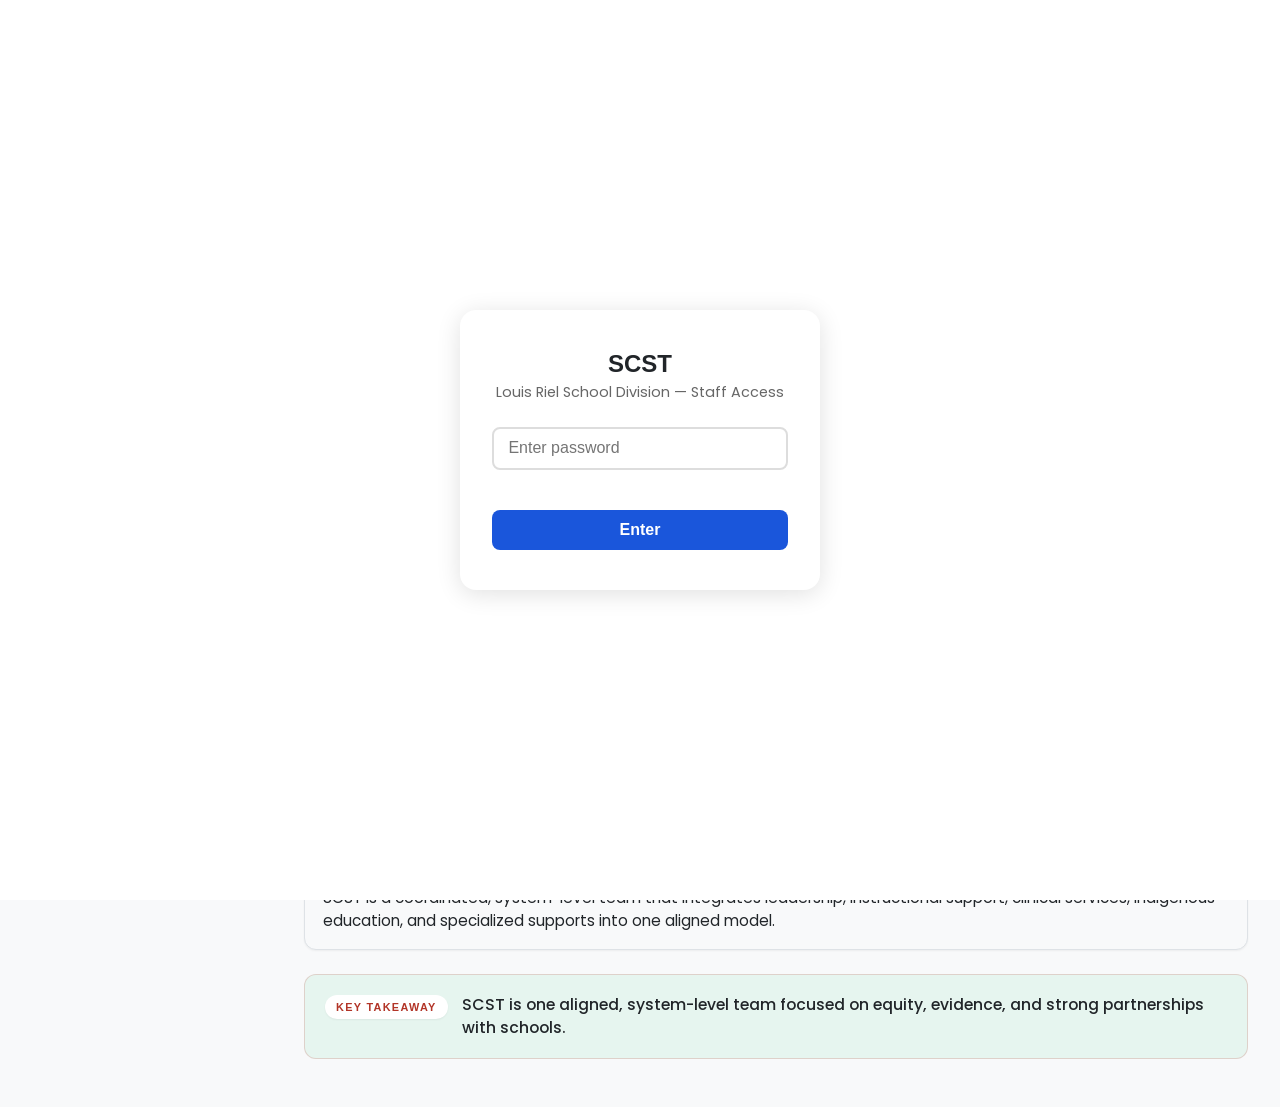
==== commit 0681e846: "Expand hierarchy tree with full teams, filter support, and password gate Co-authored-by: CommsLRSD <" ====
--- a/index.html
+++ b/index.html
@@ -170,5 +170,65 @@
 
   <script src="js/content.js"></script>
   <script src="js/app.js"></script>
+
+  <!-- ---------------------------------------------------------------- PASSWORD GATE -->
+  <script>
+    (function () {
+      var KEY = "scst_auth";
+      var PWD = "lrsd2627";
+      if (sessionStorage.getItem(KEY) === "1") return;
+
+      // Build overlay
+      var overlay = document.createElement("div");
+      overlay.id = "authGate";
+      overlay.style.cssText = [
+        "position:fixed", "inset:0", "z-index:9999",
+        "display:flex", "align-items:center", "justify-content:center",
+        "background:var(--surface,#f4f5f7)", "flex-direction:column",
+        "gap:1rem", "font-family:inherit"
+      ].join(";");
+
+      var card = document.createElement("div");
+      card.style.cssText = [
+        "background:var(--card,#fff)", "border-radius:1rem",
+        "padding:2.5rem 2rem", "max-width:360px", "width:90%",
+        "box-shadow:0 4px 24px rgba(0,0,0,.12)", "text-align:center"
+      ].join(";");
+
+      card.innerHTML =
+        '<p style="font-size:1.5rem;font-weight:700;margin:0 0 .25rem">SCST</p>' +
+        '<p style="margin:0 0 1.5rem;color:#666;font-size:.9rem">Louis Riel School Division — Staff Access</p>' +
+        '<input id="authPwd" type="password" placeholder="Enter password" ' +
+        'style="width:100%;box-sizing:border-box;padding:.65rem .9rem;font-size:1rem;' +
+        'border:2px solid #ddd;border-radius:.5rem;margin-bottom:.75rem;outline:none"/>' +
+        '<p id="authErr" style="color:#c0392b;font-size:.85rem;margin:.25rem 0 .5rem;min-height:1.2em"></p>' +
+        '<button id="authBtn" type="button" ' +
+        'style="width:100%;padding:.7rem;font-size:1rem;font-weight:600;' +
+        'background:#1a56db;color:#fff;border:none;border-radius:.5rem;cursor:pointer">Enter</button>';
+
+      overlay.appendChild(card);
+      document.body.appendChild(overlay);
+      document.body.style.overflow = "hidden";
+
+      function tryAuth() {
+        var val = document.getElementById("authPwd").value;
+        if (val === PWD) {
+          sessionStorage.setItem(KEY, "1");
+          document.body.removeChild(overlay);
+          document.body.style.overflow = "";
+        } else {
+          document.getElementById("authErr").textContent = "Incorrect password. Please try again.";
+          document.getElementById("authPwd").value = "";
+          document.getElementById("authPwd").focus();
+        }
+      }
+
+      document.getElementById("authBtn").addEventListener("click", tryAuth);
+      document.getElementById("authPwd").addEventListener("keydown", function (e) {
+        if (e.key === "Enter") tryAuth();
+      });
+      document.getElementById("authPwd").focus();
+    })();
+  </script>
 </body>
 </html>
